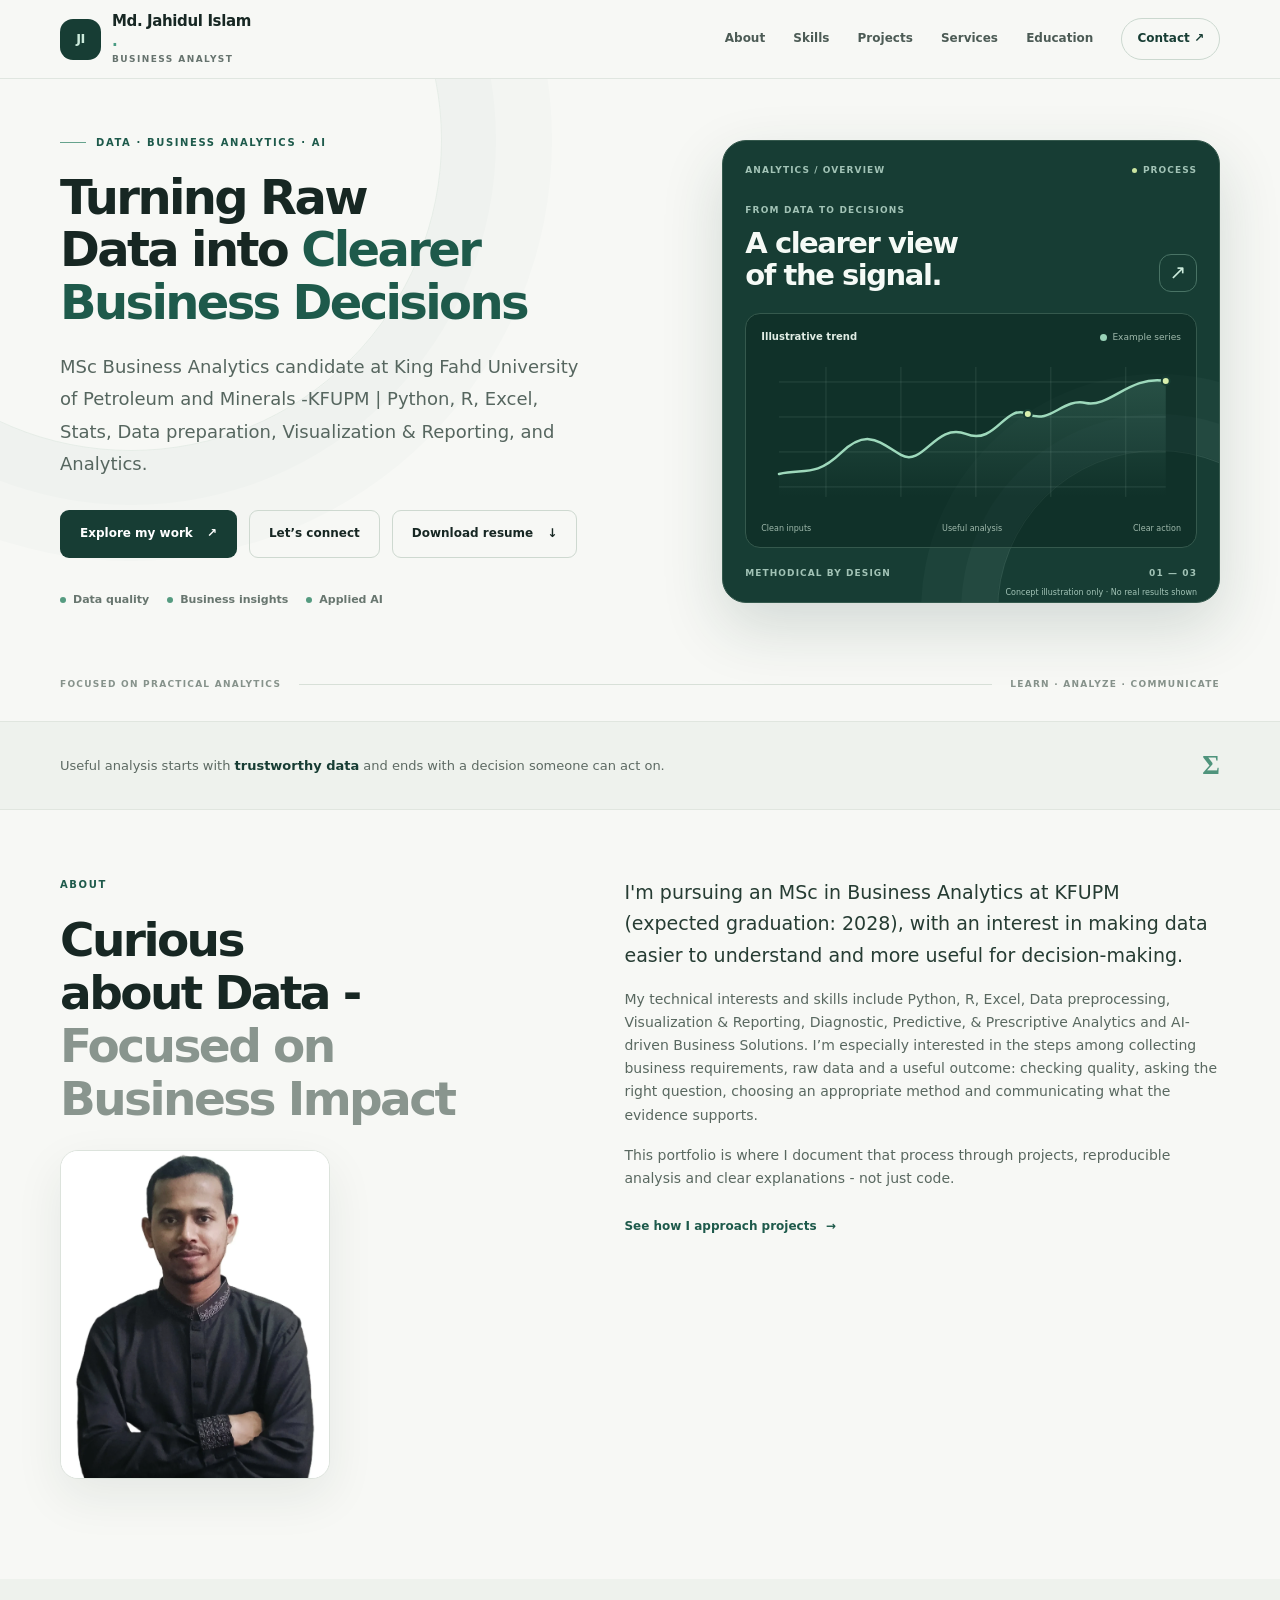
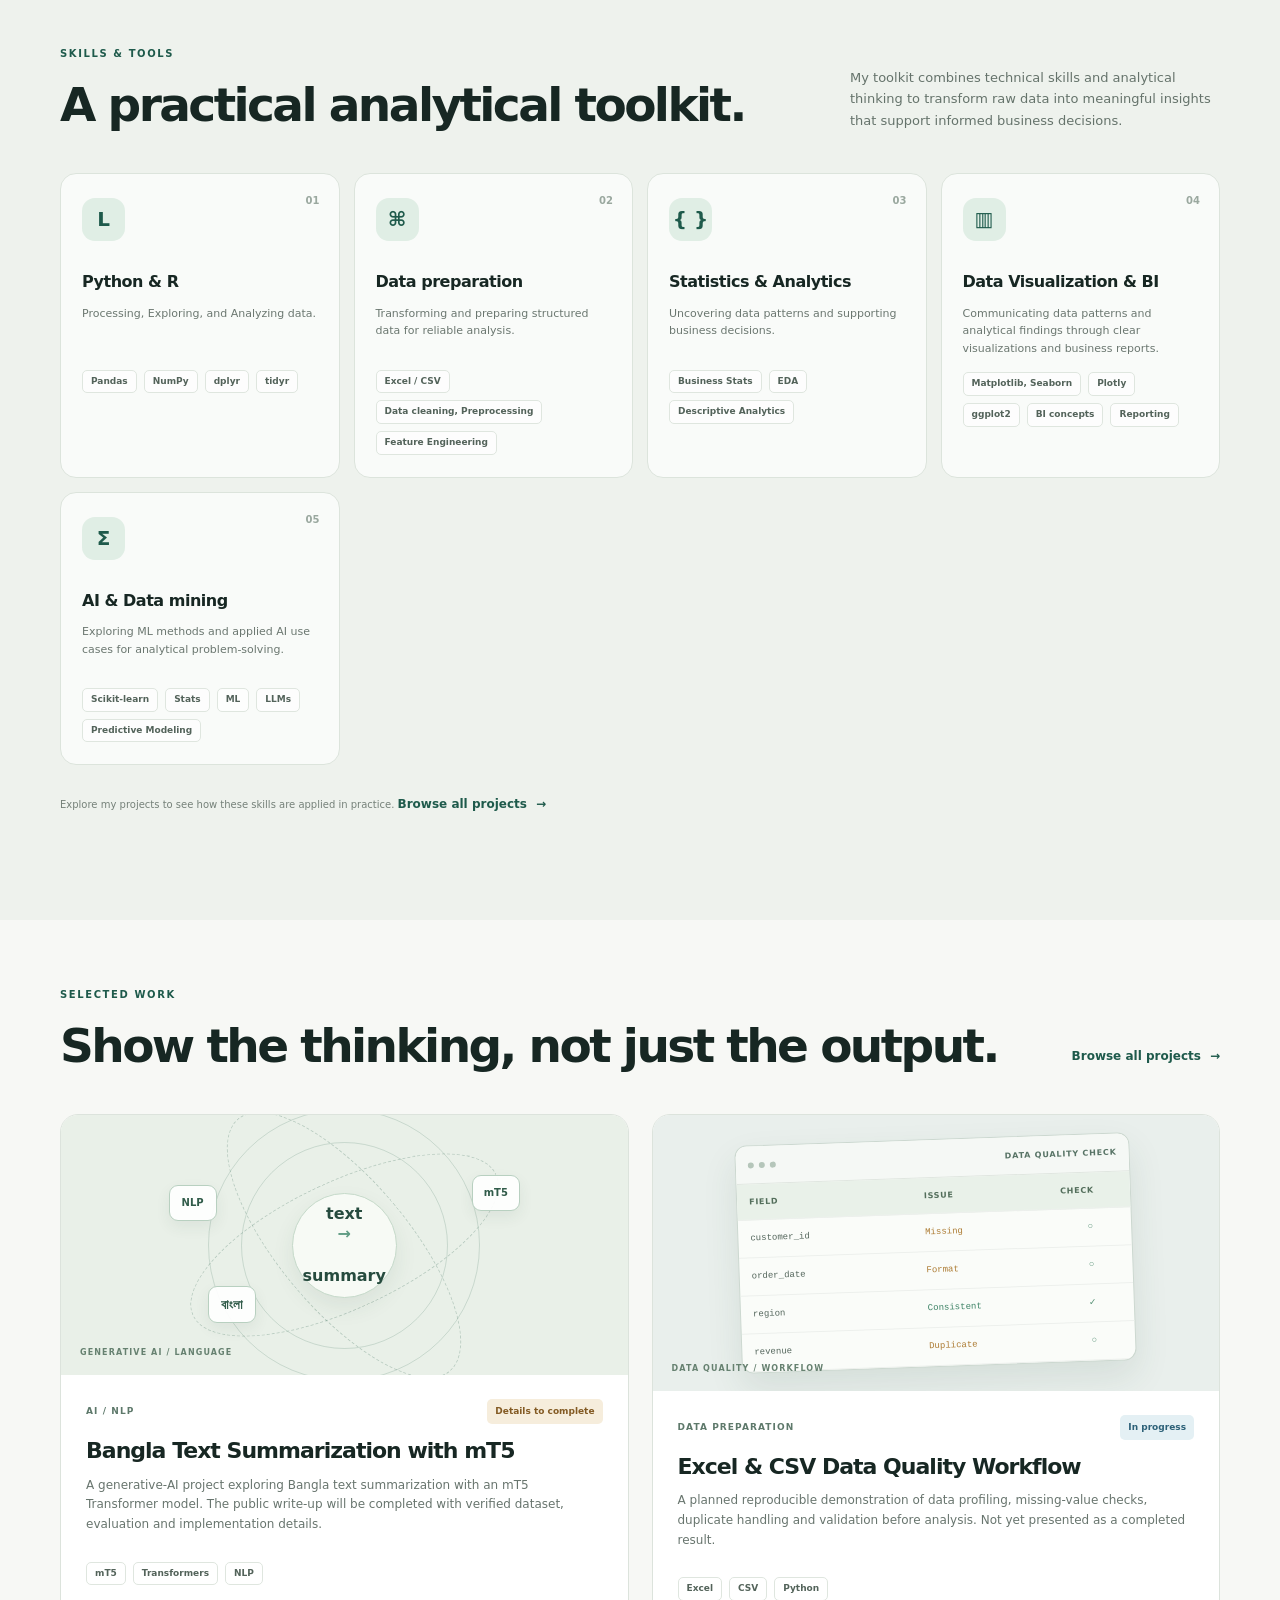
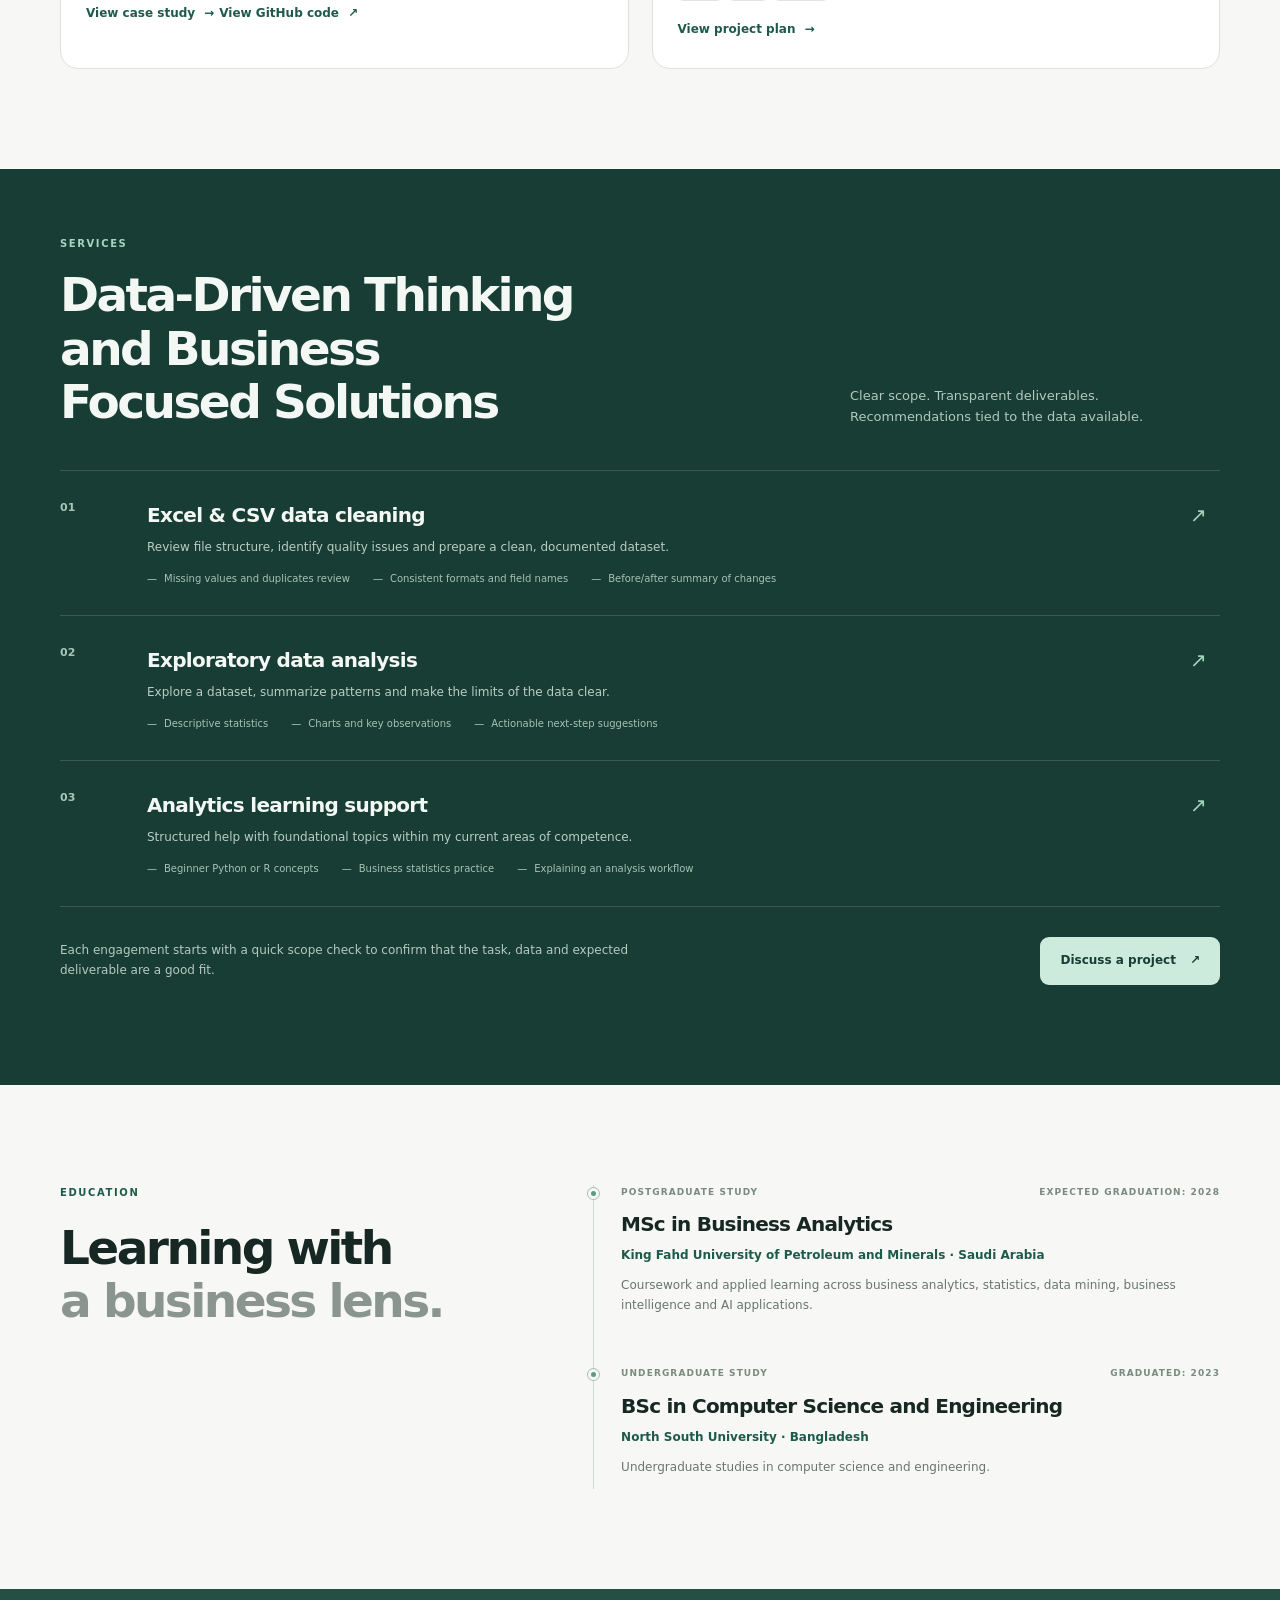
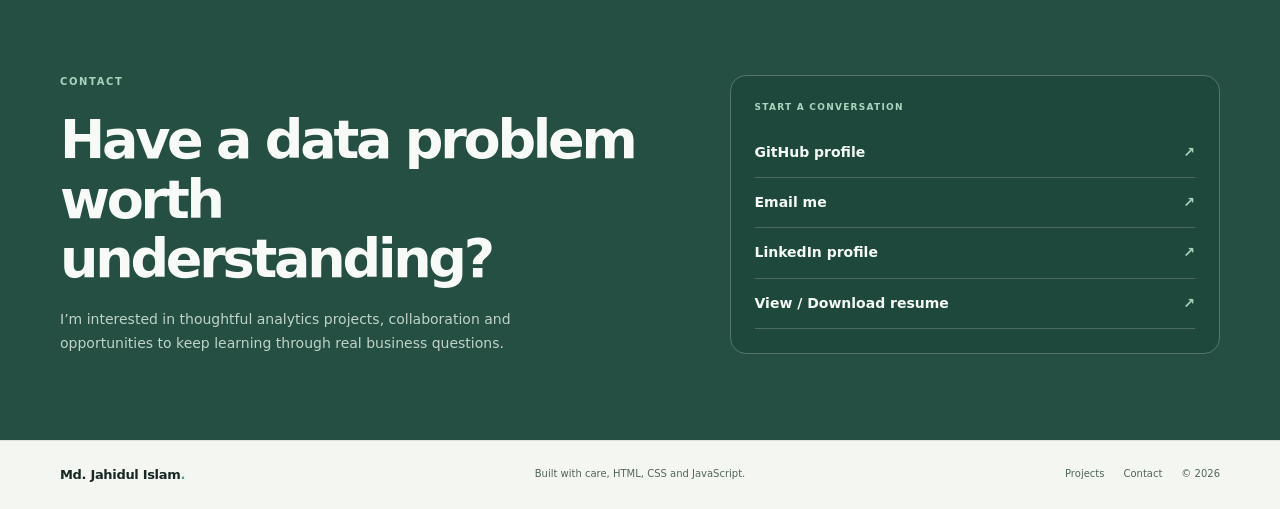
==== index.html @ a286f54f "Deploying a professional Business Analytics portfolio" ====
<!doctype html>
<html lang="en">
<head>
  <meta charset="utf-8">
  <meta name="viewport" content="width=device-width, initial-scale=1">
  <meta name="theme-color" content="#f7f8f5">
  <meta name="description" content="Md. Jahidul Islam's Business Analytics portfolio: data analysis, data preparation, business intelligence and AI/NLP projects.">
  <meta property="og:title" content="Md. Jahidul Islam | Business Analytics Portfolio">
  <meta property="og:description" content="Turning raw data into clearer analysis and practical business decisions.">
  <meta property="og:type" content="website">
  <meta property="og:url" content="https://mjahid183e.github.io/">
  <link rel="canonical" href="https://mjahid183e.github.io/">
  <title>Md. Jahidul Islam | Business Analytics Portfolio</title>
  <link rel="icon" type="image/svg+xml" href="favicon.svg">
  <link rel="stylesheet" href="assets/css/style.css">
  <script src="assets/js/main.js" defer></script>
</head>
<body>
  <a class="skip-link" href="#main">Skip to content</a>
  <header class="site-header">
    <div class="container nav-wrap">
      <a class="brand" href="index.html" aria-label="Md. Jahidul Islam home">
        <span class="brand-mark" aria-hidden="true">JI</span>
        <span class="brand-name">Md. Jahidul Islam<span class="brand-dot">.</span><small>BUSINESS ANALYST</small></span>
      </a>
      <button class="nav-toggle" type="button" aria-expanded="false" aria-controls="primary-nav" data-menu-toggle>
        <span class="sr-only">Toggle navigation</span><span class="menu-lines" aria-hidden="true"></span>
      </button>
      <nav class="site-nav" id="primary-nav" aria-label="Primary navigation" data-menu>
        <a href="#about">About</a>
        <a href="#skills">Skills</a>
        <a href="projects/index.html">Projects</a>
        <a href="#services">Services</a>
        <a href="#education">Education</a>
        <a class="nav-contact" href="#contact">Contact <span aria-hidden="true">↗</span></a>
      </nav>
    </div>
  </header>

  <main id="main">
    <section class="hero section-pad">
      <div class="container hero-grid">
        <div class="hero-copy">
          <p class="eyebrow"><span class="eyebrow-line"></span> DATA · BUSINESS ANALYTICS · AI</p>
          <h1>Turning Raw Data into <span class="text-accent">Clearer Business Decisions</span></h1>
          <p class="hero-lede">MSc Business Analytics candidate at King Fahd University of Petroleum and Minerals -KFUPM | Python, R, Excel, Stats, Data preparation, Visualization & Reporting, and Analytics.</p>
          <div class="hero-actions">
            <a class="button button-primary" href="projects/index.html">Explore my work <span aria-hidden="true">↗</span></a>
            <a class="button button-secondary" href="#contact">Let’s connect</a>
<a class="button button-secondary" href="assets/files/Md-Jahidul-Islam-Resume.pdf" download="Md-Jahidul-Islam-Resume.pdf" type="application/pdf">Download resume <span aria-hidden="true">↓</span></a>
          </div>
          <div class="hero-proof" aria-label="Focus areas">
            <span><i class="status-dot" aria-hidden="true"></i> Data quality</span>
            <span><i class="status-dot" aria-hidden="true"></i> Business insights</span>
            <span><i class="status-dot" aria-hidden="true"></i> Applied AI</span>
          </div>
        </div>
        <div class="hero-visual" aria-label="Illustrative data analysis graphic">
          <div class="visual-topline"><span class="visual-label">ANALYTICS / OVERVIEW</span><span class="visual-live"><span></span> PROCESS</span></div>
          <div class="visual-title-row"><div><p class="mini-label">FROM DATA TO DECISIONS</p><h2>A clearer view<br>of the signal.</h2></div><div class="visual-icon" aria-hidden="true">↗</div></div>
          <div class="chart-card">
            <div class="chart-header"><span>Illustrative trend</span><span class="chart-legend"><i></i> Example series</span></div>
            <svg class="line-chart" viewBox="0 0 420 170" role="img" aria-labelledby="chart-title chart-desc">
              <title id="chart-title">Illustrative upward-trending line</title><desc id="chart-desc">A conceptual chart used as decoration. It does not represent real project data.</desc>
              <defs><linearGradient id="areaFade" x1="0" x2="0" y1="0" y2="1"><stop offset="0%" stop-color="#68a995" stop-opacity=".24"/><stop offset="100%" stop-color="#68a995" stop-opacity="0"/></linearGradient></defs>
              <g class="chart-grid"><path d="M18 30H405M18 65H405M18 100H405M18 135H405"/><path d="M65 15V145M140 15V145M215 15V145M290 15V145M365 15V145"/></g>
              <path class="chart-area" d="M18 122 C42 116 54 126 80 101 S118 90 140 103 S175 70 205 82 S244 51 267 62 S301 46 325 51 S369 23 405 29 L405 145 L18 145Z"/>
              <path class="chart-line" d="M18 122 C42 116 54 126 80 101 S118 90 140 103 S175 70 205 82 S244 51 267 62 S301 46 325 51 S369 23 405 29"/>
              <circle class="chart-point" cx="267" cy="62" r="4"/><circle class="chart-point" cx="405" cy="29" r="4"/>
            </svg>
            <div class="chart-foot"><span>Clean inputs</span><span>Useful analysis</span><span>Clear action</span></div>
          </div>
          <div class="visual-bottom"><span>METHODICAL BY DESIGN</span><span>01 — 03</span></div>
          <p class="visual-disclaimer">Concept illustration only · No real results shown</p>
        </div>
      </div>
      <div class="container hero-bottom"><span>FOCUSED ON PRACTICAL ANALYTICS</span><span class="hero-bottom-rule"></span><span>LEARN · ANALYZE · COMMUNICATE</span></div>
    </section>

    <section class="intro-strip" aria-label="Professional focus">
      <div class="container intro-strip-inner"><p>Useful analysis starts with <strong>trustworthy data</strong> and ends with a decision someone can act on.</p><span class="strip-mark" aria-hidden="true">Σ</span></div>
    </section>

    <section class="section-pad" id="about">
      <div class="container two-column">
        <div class="section-heading">
          <p class="eyebrow">ABOUT</p>
          <h2>Curious about Data - <br><span class="text-muted">Focused on Business Impact</span></h2>
          <figure class="about-portrait">
            <img src="assets/images/profile.webp" alt="Portrait of Md. Jahidul Islam" width="650" height="792" loading="lazy" decoding="async">
          </figure>
        </div>
        <div class="section-body"><p class="body-lede">I'm pursuing an MSc in Business Analytics at KFUPM (expected graduation: 2028), with an interest in making data easier to understand and more useful for decision-making.</p><p>My technical interests and skills include Python, R, Excel, Data preprocessing, Visualization & Reporting, Diagnostic, Predictive, & Prescriptive Analytics and AI-driven Business Solutions. I’m especially interested in the steps among collecting business requirements, raw data and a useful outcome: checking quality, asking the right question, choosing an appropriate method and communicating what the evidence supports.</p><p>This portfolio is where I document that process through projects, reproducible analysis and clear explanations - not just code.</p><a class="text-link" href="projects/index.html">See how I approach projects <span aria-hidden="true">→</span></a></div>
      </div>
    </section>

    <section class="section-pad section-tint" id="skills">
      <div class="container">
        <div class="section-top"><div><p class="eyebrow">SKILLS & TOOLS</p><h2>A practical analytical toolkit.</h2></div><p class="section-intro">My toolkit combines technical skills and analytical thinking to transform raw data into meaningful insights that support informed business decisions.</p></div>
        <div class="skill-grid">
          <article class="skill-card"><span class="skill-index">01</span><div class="skill-icon" aria-hidden="true">L</div><h3>Python & R</h3><p>Processing, Exploring, and Analyzing data.</p><div class="tag-list"><span>Pandas</span><span>NumPy</span><span>dplyr</span><span>tidyr</span></div></article>
          <article class="skill-card"><span class="skill-index">02</span><div class="skill-icon" aria-hidden="true">⌘</div><h3>Data preparation</h3><p>Transforming and preparing structured data for reliable analysis.</p><div class="tag-list"><span>Excel / CSV</span><span>Data cleaning, Preprocessing</span><span>Feature Engineering</span></div></article>
          <article class="skill-card"><span class="skill-index">03</span><div class="skill-icon" aria-hidden="true">{ }</div><h3>Statistics & Analytics</h3><p>Uncovering data patterns and supporting business decisions.</p><div class="tag-list"><span>Business Stats</span><span>EDA</span><span>Descriptive Analytics</span></div></article>
          <article class="skill-card"><span class="skill-index">04</span><div class="skill-icon" aria-hidden="true">▥</div><h3>Data Visualization & BI</h3><p>Communicating data patterns and analytical findings through clear visualizations and business reports.</p><div class="tag-list"><span>Matplotlib, Seaborn</span><span>Plotly</span><span>ggplot2</span><span>BI concepts</span><span>Reporting</span></div></article>
          <article class="skill-card"><span class="skill-index">05</span><div class="skill-icon" aria-hidden="true">Σ</div><h3>AI & Data mining</h3><p>Exploring ML methods and applied AI use cases for analytical problem-solving.</p><div class="tag-list"><span>Scikit-learn</span><span>Stats</span><span>ML</span><span>LLMs</span><span>Predictive Modeling</span></div></article>
        </div>
        <p class="small-note">Explore my projects to see how these skills are applied in practice. <a class="text-link section-top-link" href="projects/index.html">Browse all projects <span aria-hidden="true">→</span></a></p>
      </div>
    </section>

    <section class="section-pad" id="featured-work">
      <div class="container">
        <div class="section-top"><div><p class="eyebrow">SELECTED WORK</p><h2>Show the thinking, not just the output.</h2></div><a class="text-link section-top-link" href="projects/index.html">Browse all projects <span aria-hidden="true">→</span></a></div>
        <div class="project-grid">
          <article class="project-card project-featured">
            <a class="project-art project-art-nlp" href="projects/bangla-text-summarization.html" aria-label="Read the Bangla text summarization case study"><div class="art-orbit orbit-one"></div><div class="art-orbit orbit-two"></div><div class="art-node node-one">NLP</div><div class="art-node node-two">mT5</div><div class="art-node node-three">বাংলা</div><div class="art-center">text<br><span>→</span><br>summary</div><span class="art-caption">GENERATIVE AI / LANGUAGE</span></a>
            <div class="project-card-body"><div class="project-meta"><span class="project-type">AI / NLP</span><span class="project-status status-review">Details to complete</span></div><h3><a href="projects/bangla-text-summarization.html">Bangla Text Summarization with mT5</a></h3><p>A generative-AI project exploring Bangla text summarization with an mT5 Transformer model. The public write-up will be completed with verified dataset, evaluation and implementation details.</p><div class="tag-list"><span>mT5</span><span>Transformers</span><span>NLP</span></div><a class="text-link" href="projects/bangla-text-summarization.html">View case study <span aria-hidden="true">→</span></a> <a class="text-link" href="https://github.com/mjahid183e/Bangla-Text-summarization-Model" target="_blank" rel="noopener noreferrer" aria-label="View Bangla Text Summarization source code on GitHub">View GitHub code <span aria-hidden="true">↗</span></a></div>
          </article>
          <article class="project-card">
            <a class="project-art project-art-data" href="projects/excel-csv-data-cleaning.html" aria-label="Read the Excel and CSV data cleaning project plan"><div class="sheet-window"><div class="sheet-head"><span></span><span></span><span></span><i>DATA QUALITY CHECK</i></div><div class="sheet-row sheet-row-head"><span>FIELD</span><span>ISSUE</span><span>CHECK</span></div><div class="sheet-row"><span>customer_id</span><span class="issue">Missing</span><span class="checkmark">○</span></div><div class="sheet-row"><span>order_date</span><span class="issue">Format</span><span class="checkmark">○</span></div><div class="sheet-row"><span>region</span><span class="ok">Consistent</span><span class="checkmark">✓</span></div><div class="sheet-row"><span>revenue</span><span class="issue">Duplicate</span><span class="checkmark">○</span></div></div><span class="art-caption">DATA QUALITY / WORKFLOW</span></a>
            <div class="project-card-body"><div class="project-meta"><span class="project-type">DATA PREPARATION</span><span class="project-status status-progress">In progress</span></div><h3><a href="projects/excel-csv-data-cleaning.html">Excel & CSV Data Quality Workflow</a></h3><p>A planned reproducible demonstration of data profiling, missing-value checks, duplicate handling and validation before analysis. Not yet presented as a completed result.</p><div class="tag-list"><span>Excel</span><span>CSV</span><span>Python</span></div><a class="text-link" href="projects/excel-csv-data-cleaning.html">View project plan <span aria-hidden="true">→</span></a></div>
          </article>
        </div>
      </div>
    </section>

    <section class="section-pad section-dark" id="services">
      <div class="container">
        <div class="section-top section-top-dark"><div><p class="eyebrow eyebrow-light">SERVICES</p><h2>Data-Driven Thinking and Business Focused Solutions</h2></div><p class="section-intro">Clear scope. Transparent deliverables. Recommendations tied to the data available.</p></div>
        <div class="service-grid">
          <article class="service-card"><span class="service-number">01</span><div><h3>Excel & CSV data cleaning</h3><p>Review file structure, identify quality issues and prepare a clean, documented dataset.</p><ul><li>Missing values and duplicates review</li><li>Consistent formats and field names</li><li>Before/after summary of changes</li></ul></div><span class="service-arrow" aria-hidden="true">↗</span></article>
          <article class="service-card"><span class="service-number">02</span><div><h3>Exploratory data analysis</h3><p>Explore a dataset, summarize patterns and make the limits of the data clear.</p><ul><li>Descriptive statistics</li><li>Charts and key observations</li><li>Actionable next-step suggestions</li></ul></div><span class="service-arrow" aria-hidden="true">↗</span></article>
          <article class="service-card"><span class="service-number">03</span><div><h3>Analytics learning support</h3><p>Structured help with foundational topics within my current areas of competence.</p><ul><li>Beginner Python or R concepts</li><li>Business statistics practice</li><li>Explaining an analysis workflow</li></ul></div><span class="service-arrow" aria-hidden="true">↗</span></article>
        </div>
        <div class="service-foot"><p>Each engagement starts with a quick scope check to confirm that the task, data and expected deliverable are a good fit.</p><a class="button button-light" href="#contact">Discuss a project <span aria-hidden="true">↗</span></a></div>
      </div>
    </section>

    <section class="section-pad" id="education">
      <div class="container two-column education-layout">
        <div class="section-heading"><p class="eyebrow">EDUCATION</p><h2>Learning with<br><span class="text-muted">a business lens.</span></h2></div>
        <div class="timeline">
          <article class="timeline-item"><span class="timeline-marker"></span><div class="timeline-meta"><span>POSTGRADUATE STUDY</span><span>EXPECTED GRADUATION: 2028</span></div><h3>MSc in Business Analytics</h3><p class="timeline-org">King Fahd University of Petroleum and Minerals <span aria-hidden="true">·</span> Saudi Arabia</p><p>Coursework and applied learning across business analytics, statistics, data mining, business intelligence and AI applications.</p></article>
          <article class="timeline-item">
            <span class="timeline-marker"></span>
            <div class="timeline-meta"><span>UNDERGRADUATE STUDY</span><span>GRADUATED: 2023</span></div>
            <h3>BSc in Computer Science and Engineering</h3>
            <p class="timeline-org">North South University <span aria-hidden="true">·</span> Bangladesh</p>
            <p>Undergraduate studies in computer science and engineering.</p>
          </article>
        </div>
      </div>
    </section>

    <section class="contact-section" id="contact">
      <div class="container contact-grid"><div><p class="eyebrow eyebrow-light">CONTACT</p><h2>Have a data problem<br>worth understanding?</h2><p class="contact-lede">I’m interested in thoughtful analytics projects, collaboration and opportunities to keep learning through real business questions.</p></div><div class="contact-panel">
          <span class="contact-panel-label">START A CONVERSATION</span>
          <a class="contact-link" href="https://github.com/mjahid183e" target="_blank" rel="noopener noreferrer">GitHub profile <span aria-hidden="true">↗</span></a>
          <a class="contact-link" href="https://mail.google.com/mail/?view=cm&amp;fs=1&amp;to=mjahid183.e%40gmail.com" target="_blank" rel="noopener noreferrer" aria-label="Email me using Gmail (opens Gmail compose in a new tab)">Email me <span aria-hidden="true">↗</span></a>
          <a class="contact-link" href="https://www.linkedin.com/in/mjahidulislam01" target="_blank" rel="noopener noreferrer">LinkedIn profile <span aria-hidden="true">↗</span></a>
          <a class="contact-link" href="assets/files/Md-Jahidul-Islam-Resume.pdf" target="_blank" rel="noopener noreferrer" type="application/pdf">View / Download resume <span aria-hidden="true">↗</span></a>
        </div></div>
    </section>
  </main>

  <footer class="site-footer"><div class="container footer-inner"><a class="footer-brand" href="index.html">Md. Jahidul Islam<span>.</span></a><p>Built with care, HTML, CSS and JavaScript.</p><div class="footer-right"><a href="projects/index.html">Projects</a><a href="#contact">Contact</a><span>© <span data-year>2026</span></span></div></div></footer>
</body>
</html>
---- assets/css/style.css ----
/* Jahidul Islam — Business Analytics Portfolio
   Design system: warm off-white, deep forest/navy, restrained mint accents. */
:root {
  color-scheme: light;
  --paper: #f7f8f5;
  --paper-deep: #edf1ec;
  --surface: #ffffff;
  --ink: #172723;
  --ink-soft: #334640;
  --muted: #66736e;
  --line: #dce3dc;
  --green: #1e5a4b;
  --green-dark: #173d34;
  --mint: #b9dfcf;
  --mint-bright: #ccebdc;
  --lime: #e0e9b2;
  --warning: #835a23;
  --warning-bg: #f6eddc;
  --progress: #2d6178;
  --progress-bg: #e4f0f4;
  --shadow: 0 18px 48px rgba(29, 52, 43, .08);
  --radius-sm: 10px;
  --radius: 18px;
  --radius-lg: 26px;
  --container: 1160px;
  --font: Inter, ui-sans-serif, system-ui, -apple-system, BlinkMacSystemFont, "Segoe UI", sans-serif;
}
* { box-sizing: border-box; }
html { scroll-behavior: smooth; scroll-padding-top: 90px; }
body { margin: 0; background: var(--paper); color: var(--ink); font-family: var(--font); font-size: 16px; line-height: 1.65; -webkit-font-smoothing: antialiased; text-rendering: optimizeLegibility; }
img, svg { max-width: 100%; }
a { color: inherit; text-decoration: none; }
button, input, textarea, select { font: inherit; }
button, a { -webkit-tap-highlight-color: transparent; }
a:focus-visible, button:focus-visible { outline: 3px solid #4d9b84; outline-offset: 4px; border-radius: 4px; }
::selection { color: var(--ink); background: var(--mint-bright); }
.container { width: min(var(--container), calc(100% - 48px)); margin-inline: auto; }
.section-pad { padding-block: 100px; }
.sr-only { position: absolute; width: 1px; height: 1px; padding: 0; margin: -1px; overflow: hidden; clip: rect(0, 0, 0, 0); white-space: nowrap; border: 0; }
.skip-link { position: fixed; z-index: 1000; top: 12px; left: 12px; padding: 10px 14px; transform: translateY(-160%); border-radius: 8px; color: white; background: var(--green-dark); }
.skip-link:focus { transform: translateY(0); }
.site-header { position: sticky; z-index: 100; top: 0; border-bottom: 1px solid rgba(220, 227, 220, .86); background: rgba(247, 248, 245, .92); backdrop-filter: blur(16px); }
.nav-wrap { min-height: 78px; display: flex; align-items: center; justify-content: space-between; gap: 28px; }
.brand { display: inline-flex; align-items: center; gap: 11px; flex-shrink: 0; }
.brand-mark { display: grid; width: 41px; height: 41px; place-items: center; border-radius: 13px; background: var(--green-dark); color: var(--mint-bright); font-size: 13px; font-weight: 800; letter-spacing: -.04em; }
.brand-name { display: flex; flex-direction: column; font-size: 15px; font-weight: 760; line-height: 1.3; letter-spacing: -.025em; }
.brand-dot, .footer-brand span { color: #4a9c83; }
.brand-name small { margin-top: 3px; color: var(--muted); font-size: 9px; font-weight: 750; letter-spacing: .16em; }
.site-nav { display: flex; align-items: center; gap: clamp(15px, 2.2vw, 29px); }
.site-nav > a { color: #4c5b55; font-size: 12px; font-weight: 650; transition: color .18s ease; }
.site-nav > a:hover, .site-nav > a[aria-current="page"] { color: var(--green); }
.site-nav .nav-contact { padding: 10px 15px; border: 1px solid #cbd8cf; border-radius: 999px; color: var(--green-dark); }
.site-nav .nav-contact:hover { background: var(--mint-bright); border-color: var(--mint-bright); }
.nav-toggle { display: none; width: 44px; height: 42px; place-items: center; border: 1px solid var(--line); border-radius: 10px; background: transparent; color: var(--ink); cursor: pointer; }
.menu-lines, .menu-lines::before, .menu-lines::after { display: block; width: 18px; height: 2px; border-radius: 2px; background: currentColor; content: ""; }
.menu-lines { position: relative; }
.menu-lines::before { position: absolute; top: -6px; }
.menu-lines::after { position: absolute; top: 6px; }
.hero { position: relative; overflow: hidden; padding-top: 84px; padding-bottom: 30px; }
.hero::before { position: absolute; top: -250px; left: -180px; width: 620px; height: 620px; border: 1px solid rgba(82, 135, 111, .1); border-radius: 50%; box-shadow: 0 0 0 54px rgba(82, 135, 111, .025), 0 0 0 110px rgba(82, 135, 111, .025); content: ""; pointer-events: none; }
.hero-grid { position: relative; display: grid; grid-template-columns: minmax(0, 1.07fr) minmax(360px, .93fr); align-items: center; gap: clamp(48px, 7vw, 100px); }
.eyebrow { display: flex; align-items: center; gap: 10px; margin: 0 0 21px; color: var(--green); font-size: 10px; font-weight: 800; letter-spacing: .16em; line-height: 1.5; }
.eyebrow-line { width: 26px; height: 1px; background: #66a38d; }
h1, h2, h3, p { margin-top: 0; }
h1, h2, h3 { text-wrap: balance; }
.hero h1 { max-width: 680px; margin-bottom: 23px; font-size: clamp(44px, 5.5vw, 72px); font-weight: 720; letter-spacing: -.065em; line-height: 1.035; }
.text-accent { color: var(--green); }
.text-muted { color: #89958e; }
.hero-lede { max-width: 535px; margin-bottom: 29px; color: #56665f; font-size: clamp(16px, 1.5vw, 18px); line-height: 1.8; }
.hero-actions { display: flex; flex-wrap: wrap; gap: 12px; }
.button { display: inline-flex; min-height: 48px; align-items: center; justify-content: center; gap: 14px; padding: 12px 19px; border: 1px solid transparent; border-radius: 9px; font-size: 12px; font-weight: 750; transition: transform .18s ease, background .18s ease, border-color .18s ease; cursor: pointer; }
.button:hover { transform: translateY(-2px); }
.button-primary { background: var(--green-dark); color: white; }
.button-primary:hover { background: #255f4e; }
.button-secondary { border-color: #ced9d0; background: transparent; color: var(--ink); }
.button-secondary:hover { border-color: #92b5a4; background: #f0f5f0; }
.button-light { background: var(--mint-bright); color: var(--green-dark); }
.button-light:hover { background: #d9f0e4; }
.hero-proof { display: flex; flex-wrap: wrap; gap: 18px; margin-top: 33px; color: #68766f; font-size: 11px; font-weight: 650; }
.hero-proof span { display: inline-flex; align-items: center; gap: 7px; }
.status-dot { width: 6px; height: 6px; border-radius: 50%; background: #559b80; }
.hero-visual { position: relative; min-height: 405px; overflow: hidden; padding: 22px; border: 1px solid #35594d; border-radius: 24px; background: #173d34; color: #f4f8f4; box-shadow: 0 24px 62px rgba(23, 61, 52, .16); }
.hero-visual::before { position: absolute; right: -100px; bottom: -170px; width: 320px; height: 320px; border: 1px solid rgba(185, 223, 207, .15); border-radius: 50%; box-shadow: 0 0 0 36px rgba(185, 223, 207, .035), 0 0 0 76px rgba(185, 223, 207, .035); content: ""; }
.visual-topline, .visual-bottom { position: relative; display: flex; align-items: center; justify-content: space-between; gap: 12px; color: #a2c3b6; font-size: 9px; font-weight: 750; letter-spacing: .12em; }
.visual-live { display: inline-flex; align-items: center; gap: 6px; }
.visual-live span { width: 5px; height: 5px; border-radius: 50%; background: #cbe5a1; }
.visual-title-row { position: relative; display: flex; align-items: end; justify-content: space-between; margin-top: 25px; }
.mini-label { margin-bottom: 9px; color: #a2c3b6; font-size: 9px; font-weight: 750; letter-spacing: .13em; }
.visual-title-row h2 { margin-bottom: 0; color: #f5faf6; font-size: 29px; font-weight: 620; letter-spacing: -.05em; line-height: 1.12; }
.visual-icon { display: grid; width: 38px; height: 38px; place-items: center; border: 1px solid #497365; border-radius: 12px; color: var(--mint-bright); font-size: 20px; }
.chart-card { position: relative; margin-top: 21px; padding: 15px 15px 11px; border: 1px solid #35594d; border-radius: 15px; background: rgba(10, 37, 30, .48); }
.chart-header { display: flex; justify-content: space-between; gap: 10px; color: #e0ece4; font-size: 10px; font-weight: 700; }
.chart-legend { display: inline-flex; align-items: center; gap: 5px; color: #9fb9ac; font-size: 9px; font-weight: 500; }
.chart-legend i { width: 7px; height: 7px; border-radius: 50%; background: #99d3b8; }
.line-chart { display: block; width: 100%; margin-top: 7px; overflow: visible; }
.chart-grid path { stroke: rgba(199, 227, 211, .13); stroke-width: 1; fill: none; }
.chart-area { fill: url(#areaFade); }
.chart-line { fill: none; stroke: #9ed9bc; stroke-width: 2.5; stroke-linecap: round; }
.chart-point { fill: #d9efad; stroke: #173d34; stroke-width: 2; }
.chart-foot { display: flex; justify-content: space-between; gap: 7px; color: #9fb9ac; font-size: 8px; }
.visual-bottom { margin-top: 18px; }
.visual-disclaimer { position: absolute; right: 22px; bottom: 3px; margin: 0; color: #a2c3b6; font-size: 8px; }
.hero-bottom { display: flex; align-items: center; gap: 18px; margin-top: 68px; color: #86928b; font-size: 9px; font-weight: 750; letter-spacing: .14em; }
.hero-bottom-rule { height: 1px; flex: 1; background: #d8e0d8; }
.intro-strip { border-block: 1px solid #e0e6df; background: #eef2ed; }
.intro-strip-inner { display: flex; align-items: center; justify-content: space-between; gap: 25px; padding-block: 21px; }
.intro-strip p { margin: 0; color: #5d6a63; font-size: 13px; }
.intro-strip strong { color: var(--green-dark); }
.strip-mark { color: #4f947c; font-size: 27px; }
.two-column { display: grid; grid-template-columns: .86fr 1.14fr; gap: clamp(45px, 9vw, 130px); }
.section-heading h2, .section-top h2 { margin: 0; font-size: clamp(32px, 4vw, 47px); font-weight: 680; letter-spacing: -.055em; line-height: 1.13; }
/* Personal portrait: a quiet complement to the existing editorial About layout. */
.about-portrait { width: min(100%, 252px); margin: 32px 0 0; overflow: hidden; border: 1px solid var(--line); border-radius: 18px; background: #fff; box-shadow: var(--shadow); }
.about-portrait img { display: block; width: 100%; height: auto; aspect-ratio: 650 / 792; object-fit: cover; object-position: center top; }
.section-body { max-width: 650px; color: #596860; font-size: 14px; }
.section-body p { margin-bottom: 17px; }
.body-lede { color: #263c33; font-size: 19px; line-height: 1.65; }
.text-link { display: inline-flex; align-items: center; gap: 9px; margin-top: 10px; color: var(--green); font-size: 12px; font-weight: 800; }
.text-link span { transition: transform .18s ease; }
.text-link:hover span { transform: translateX(4px); }
.section-tint { background: #eef2ed; }
.section-top { display: flex; align-items: end; justify-content: space-between; gap: 40px; margin-bottom: 42px; }
.section-top .eyebrow { margin-bottom: 17px; }
.section-intro { max-width: 370px; margin: 0; color: #65736b; font-size: 13px; }
.skill-grid { display: grid; grid-template-columns: repeat(4, minmax(0, 1fr)); gap: 14px; }
.skill-card { position: relative; min-height: 255px; padding: 24px 21px 22px; border: 1px solid #dce4dc; border-radius: 16px; background: rgba(255,255,255,.69); transition: transform .2s ease, box-shadow .2s ease; }
.skill-card:hover { transform: translateY(-4px); box-shadow: var(--shadow); }
.skill-index { position: absolute; top: 19px; right: 19px; color: #9aa89f; font-size: 10px; font-weight: 750; }
.skill-icon { display: grid; width: 43px; height: 43px; margin-bottom: 28px; place-items: center; border-radius: 13px; background: #e0eee5; color: var(--green); font-size: 20px; font-weight: 750; }
.skill-card h3 { margin-bottom: 9px; font-size: 16px; font-weight: 730; letter-spacing: -.03em; }
.skill-card p { min-height: 50px; margin-bottom: 15px; color: #6b7770; font-size: 11px; line-height: 1.6; }
.tag-list { display: flex; flex-wrap: wrap; gap: 7px; }
.tag-list span { display: inline-flex; align-items: center; padding: 5px 8px; border: 1px solid #dfe6df; border-radius: 5px; background: rgba(255,255,255,.65); color: #53635a; font-size: 9px; font-weight: 700; line-height: 1.3; }
.small-note { margin: 20px 0 0; color: #758179; font-size: 10px; }
.section-top-link { margin-bottom: 5px; flex-shrink: 0; }
.project-grid { display: grid; grid-template-columns: repeat(2, minmax(0, 1fr)); gap: 23px; }
.project-card { overflow: hidden; border: 1px solid var(--line); border-radius: 18px; background: var(--surface); transition: transform .2s ease, box-shadow .2s ease; }
.project-card:hover { transform: translateY(-4px); box-shadow: var(--shadow); }
.project-art { position: relative; display: flex; min-height: 260px; align-items: center; justify-content: center; overflow: hidden; }
.project-art-nlp { background: #e9f0e8; }
.project-art-nlp::before, .project-art-nlp::after { position: absolute; border: 1px solid rgba(39, 94, 74, .17); border-radius: 50%; content: ""; }
.project-art-nlp::before { width: 270px; height: 270px; }
.project-art-nlp::after { width: 205px; height: 205px; }
.art-orbit { position: absolute; border: 1px dashed rgba(39, 94, 74, .24); border-radius: 50%; }
.orbit-one { width: 335px; height: 128px; transform: rotate(-25deg); }
.orbit-two { width: 330px; height: 130px; transform: rotate(50deg); }
.art-center { z-index: 1; display: grid; width: 105px; height: 105px; align-content: center; justify-content: center; border: 1px solid #c5d9c9; border-radius: 50%; background: #f7faf5; color: #264b3e; font-size: 16px; font-weight: 760; line-height: 1.3; text-align: center; box-shadow: 0 10px 22px rgba(36, 77, 57, .08); }
.art-center span { color: #5e9b82; }
.art-node { position: absolute; z-index: 2; display: grid; min-width: 48px; min-height: 36px; padding: 7px 11px; place-items: center; border: 1px solid #b8d0c0; border-radius: 9px; background: rgba(255,255,255,.92); color: #315c4a; font-size: 10px; font-weight: 800; box-shadow: 0 6px 15px rgba(36,77,57,.07); }
.node-one { top: 27%; left: 19%; }.node-two { top: 23%; right: 19%; }.node-three { bottom: 20%; left: 26%; font-size: 13px; }
.art-caption { position: absolute; bottom: 16px; left: 19px; color: #668170; font-size: 8px; font-weight: 800; letter-spacing: .14em; }
.project-art-data { padding: 24px; background: #e9efec; }
.sheet-window { width: min(92%, 395px); overflow: hidden; border: 1px solid #ccd8d0; border-radius: 12px; background: #fafcf9; box-shadow: 0 16px 35px rgba(36,77,57,.1); transform: rotate(-2deg); }
.sheet-head { display: flex; align-items: center; gap: 5px; padding: 12px; border-bottom: 1px solid #e0e6e0; background: #f5f8f5; }
.sheet-head span { width: 6px; height: 6px; border-radius: 50%; background: #b5c6ba; }
.sheet-head i { margin-left: auto; color: #577365; font-size: 8px; font-style: normal; font-weight: 800; letter-spacing: .1em; }
.sheet-row { display: grid; grid-template-columns: 1.3fr 1fr .45fr; gap: 8px; padding: 11px 12px; border-bottom: 1px solid #edf0ed; color: #54665c; font-family: ui-monospace, SFMono-Regular, Consolas, monospace; font-size: 9px; }
.sheet-row-head { background: #e9f1e9; color: #536e5b; font-family: var(--font); font-size: 8px; font-weight: 800; letter-spacing: .09em; }
.issue { color: #ad7c34; }.ok { color: #3c8265; }.checkmark { color: #548f74; text-align: center; }
.project-card-body { padding: 24px 25px 27px; }
.project-meta { display: flex; flex-wrap: wrap; align-items: center; justify-content: space-between; gap: 9px; margin-bottom: 13px; }
.project-type { color: #5e796b; font-size: 9px; font-weight: 850; letter-spacing: .12em; }
.project-status { display: inline-flex; align-items: center; padding: 5px 8px; border-radius: 5px; font-size: 9px; font-weight: 750; }
.status-review { background: var(--warning-bg); color: var(--warning); }
.status-progress { background: var(--progress-bg); color: var(--progress); }
.project-card h3, .project-title { margin-bottom: 11px; font-size: 22px; font-weight: 730; letter-spacing: -.045em; line-height: 1.25; }
.project-card h3 a:hover, .project-title a:hover { color: var(--green); }
.project-card-body > p { min-height: 68px; margin-bottom: 18px; color: #68756e; font-size: 12px; }
.project-card-body .tag-list { margin-bottom: 9px; }
.section-dark { background: var(--green-dark); color: #f4f8f4; }
.section-dark .eyebrow-light, .eyebrow-light { color: #a6d5bd; }
.section-top-dark .section-intro { color: #b3c8bd; }
.section-dark .section-top h2 { max-width: 600px; color: #f4f8f4; }
.service-grid { border-top: 1px solid #3a5c50; }
.service-card { display: grid; grid-template-columns: 65px 1fr 30px; gap: 22px; padding: 28px 0; border-bottom: 1px solid #3a5c50; }
.service-number { color: #a4c8b6; font-size: 11px; font-weight: 800; }
.service-card h3 { margin-bottom: 6px; color: #f3f8f4; font-size: 20px; letter-spacing: -.035em; }
.service-card p { max-width: 650px; margin-bottom: 13px; color: #bbcdc3; font-size: 12px; }
.service-card ul { display: flex; flex-wrap: wrap; gap: 7px 23px; margin: 0; padding: 0; list-style: none; color: #a9c1b5; font-size: 10px; }
.service-card li::before { margin-right: 7px; color: #a6d5bd; content: "—"; }
.service-arrow { color: #a6d5bd; font-size: 20px; }
.service-foot { display: flex; align-items: center; justify-content: space-between; gap: 24px; margin-top: 30px; }
.service-foot p { max-width: 600px; margin: 0; color: #b6c9bf; font-size: 12px; }
.education-layout { grid-template-columns: .8fr 1.2fr; }
.timeline { border-left: 1px solid #d0dbd2; padding-left: 27px; }
.timeline-item { position: relative; padding: 0 0 38px; }
.timeline-item:last-child { padding-bottom: 0; }
.timeline-marker { position: absolute; top: 3px; left: -33px; width: 11px; height: 11px; border: 3px solid var(--paper); border-radius: 50%; background: #5b9c80; box-shadow: 0 0 0 1px #a6c2b1; }
.timeline-meta { display: flex; flex-wrap: wrap; gap: 10px; justify-content: space-between; margin-bottom: 9px; color: #7a8a80; font-size: 9px; font-weight: 800; letter-spacing: .12em; }
.timeline-item h3 { margin-bottom: 5px; font-size: 20px; letter-spacing: -.04em; }
.timeline-org { margin-bottom: 10px; color: var(--green); font-size: 12px; font-weight: 700; }
.timeline-item > p:not(.timeline-org) { color: #68756d; font-size: 12px; }
.contact-section { padding-block: 85px; background: #254f43; color: #f7faf7; }
.contact-grid { display: grid; grid-template-columns: 1.1fr .9fr; align-items: center; gap: 70px; }
.contact-section h2 { margin-bottom: 20px; font-size: clamp(36px, 4.5vw, 54px); font-weight: 670; letter-spacing: -.06em; line-height: 1.1; }
.contact-lede { max-width: 500px; margin-bottom: 0; color: #c0d3c8; font-size: 14px; }
.contact-panel { padding: 24px; border: 1px solid #557569; border-radius: 16px; background: rgba(19, 56, 45, .32); }
.contact-panel-label { display: block; margin-bottom: 13px; color: #aad6bf; font-size: 9px; font-weight: 850; letter-spacing: .14em; }
.contact-link { display: flex; align-items: center; justify-content: space-between; padding: 13px 0; border-bottom: 1px solid #4c6b5e; color: #f5faf6; font-size: 14px; font-weight: 700; }
.contact-link span { color: #a6d5bd; }
.contact-placeholder { padding-top: 15px; }
.contact-placeholder strong { color: #f3faf4; font-size: 12px; }
.contact-placeholder p { margin: 3px 0 0; color: #b9cdc1; font-size: 10px; }
.site-footer { border-top: 1px solid #dbe3dc; background: #f4f6f2; }
.footer-inner { display: grid; grid-template-columns: minmax(0, 1fr) auto minmax(0, 1fr); min-height: 86px; align-items: center; gap: 24px; }
.footer-brand { font-size: 13px; font-weight: 800; letter-spacing: -.025em; }
.footer-inner > p { margin: 0; color: #819087; font-size: 10px; }
.footer-right { display: flex; align-items: center; justify-self: end; gap: 19px; color: #77857c; font-size: 10px; }
.footer-right a:hover { color: var(--green); }
.page-hero { padding-top: 62px; padding-bottom: 42px; background: #eef2ed; }
.back-link { display: inline-flex; margin-bottom: 28px; color: #5e7165; font-size: 11px; font-weight: 750; }
.back-link:hover { color: var(--green); }
.page-hero h1, .case-hero h1 { max-width: 800px; margin-bottom: 20px; font-size: clamp(42px, 6vw, 70px); font-weight: 690; letter-spacing: -.065em; line-height: 1.04; }
.page-lede { max-width: 690px; margin-bottom: 28px; color: #5b6a61; font-size: 16px; line-height: 1.8; }
.filter-row { display: flex; flex-wrap: wrap; gap: 8px; margin-top: 35px; }
.filter-button { padding: 10px 14px; border: 1px solid #cbd8ce; border-radius: 999px; background: transparent; color: #566a5d; font-size: 11px; font-weight: 750; cursor: pointer; }
.filter-button:hover, .filter-button.is-active { border-color: var(--green-dark); background: var(--green-dark); color: white; }
.projects-list-section { padding-top: 54px; }
.project-grid-list { align-items: start; }
.project-grid-list .project-card[hidden] { display: none; }
.project-note { display: flex; align-items: start; gap: 13px; margin-top: 34px; padding: 17px 20px; border: 1px solid #dae5dc; border-radius: 12px; background: #f0f5f0; }
.note-icon { display: grid; width: 22px; height: 22px; flex-shrink: 0; place-items: center; border-radius: 50%; background: #dcebe0; color: var(--green); font-size: 12px; font-weight: 800; }
.project-note p { margin: 0; color: #69776e; font-size: 11px; }
.project-note strong { color: #2f493a; }
.case-hero { padding-top: 48px; padding-bottom: 60px; background: #eef2ed; }
.case-hero-inner { max-width: 920px; }
.case-hero .project-meta { justify-content: start; gap: 12px; margin-bottom: 18px; }
.case-hero h1 { max-width: 900px; }
.case-hero .page-lede { max-width: 760px; }
.case-art { display: flex; min-height: 210px; align-items: center; justify-content: space-around; gap: 25px; margin-top: 39px; padding: 28px; border: 1px solid #cedcd0; border-radius: 18px; background: linear-gradient(110deg, #e0ebe1, #f8faf6); }
.case-art-copy { color: var(--green-dark); }
.case-art-copy .mini-label { color: #668372; }
.text-sample { font-size: 24px; font-weight: 750; letter-spacing: -.04em; line-height: 1.4; }
.text-sample span { color: #67a78b; }
.case-art-copy > p { margin: 9px 0 0; color: #75877b; font-size: 10px; }
.case-art-model { display: flex; align-items: center; gap: 12px; padding: 14px; border: 1px solid #b9cec0; border-radius: 13px; background: white; color: #5a7564; font-size: 9px; font-weight: 800; letter-spacing: .09em; }
.case-art-model b { display: grid; width: 62px; height: 62px; place-items: center; border-radius: 50%; background: #214c3e; color: #d0ead7; font-size: 16px; letter-spacing: -.04em; }
.case-art-model i { width: 19px; height: 1px; background: #97b7a1; }
.case-layout { display: grid; grid-template-columns: 270px minmax(0, 1fr); align-items: start; gap: 65px; }
.case-sidebar { position: sticky; top: 105px; }
.sidebar-block { padding: 20px 0; border-bottom: 1px solid #dbe3db; }
.sidebar-block:first-child { padding-top: 0; }
.sidebar-label { display: block; margin-bottom: 14px; color: #6e8175; font-size: 9px; font-weight: 850; letter-spacing: .14em; }
.snapshot-list { margin: 0; }
.snapshot-list div { margin-bottom: 14px; }
.snapshot-list dt { margin-bottom: 2px; color: #8a968e; font-size: 10px; }
.snapshot-list dd { margin: 0; color: #3b5144; font-size: 11px; font-weight: 650; line-height: 1.5; overflow-wrap: anywhere; }
.case-content { min-width: 0; }
.case-section { padding-bottom: 33px; margin-bottom: 33px; border-bottom: 1px solid #dfe5de; }
.case-section:last-of-type { margin-bottom: 24px; }
.case-section .eyebrow { margin-bottom: 12px; }
.case-section h2 { margin-bottom: 15px; font-size: 27px; font-weight: 690; letter-spacing: -.045em; line-height: 1.2; }
.case-section p { color: #607067; font-size: 13px; }
.insight-callout { display: flex; gap: 15px; margin-top: 20px; padding: 19px; border-left: 3px solid #67a78b; border-radius: 0 10px 10px 0; background: #edf3ed; }
.callout-mark { color: #3a866b; font-size: 20px; }
.insight-callout p { margin: 0; color: #53675b; font-size: 12px; }
.insight-callout strong { color: #273f33; }
.method-list { display: grid; gap: 20px; margin: 22px 0 0; padding: 0; list-style: none; }
.method-list li { display: grid; grid-template-columns: 34px 1fr; gap: 12px; }
.method-list li > span { display: grid; width: 30px; height: 30px; place-items: center; border: 1px solid #d2e0d5; border-radius: 9px; color: var(--green); font-size: 10px; font-weight: 800; }
.method-list strong { color: #2c4236; font-size: 13px; }
.method-list p { margin: 4px 0 0; font-size: 12px; }
.evidence-grid { display: grid; grid-template-columns: repeat(2, minmax(0, 1fr)); gap: 13px; margin-top: 20px; }
.evidence-grid > div { padding: 16px; border: 1px solid #dfe6df; border-radius: 11px; background: #fbfcfa; }
.evidence-label { display: block; margin-bottom: 7px; color: #809187; font-size: 8px; font-weight: 850; letter-spacing: .12em; }
.evidence-grid strong { display: block; margin-bottom: 5px; color: #2b4a3c; font-size: 13px; }
.evidence-grid p { margin-bottom: 0; font-size: 10px; }
.case-next { padding: 18px 20px; border-radius: 11px; background: #eef3ed; }
.case-next strong { color: #2d4838; font-size: 12px; }
.case-next ul { margin: 10px 0 0; padding-left: 19px; color: #607067; font-size: 11px; }
.case-next li { margin: 5px 0; }
.case-end-links { display: flex; flex-wrap: wrap; gap: 10px; }
.status-banner { display: flex; gap: 13px; margin-bottom: 35px; padding: 18px; border: 1px solid #c7dce5; border-radius: 12px; background: #eef6f8; }
.status-banner-icon { color: #2d6178; font-size: 19px; }
.status-banner p { margin: 0; color: #526e78; font-size: 11px; }
.status-banner strong { color: #254e60; }
.data-workflow { display: grid; grid-template-columns: 1fr auto 1fr auto 1fr; align-items: center; gap: 17px; margin-top: 40px; padding: 23px; border: 1px solid #cedcd0; border-radius: 16px; background: #f8faf6; }
.data-workflow > div { display: grid; gap: 5px; }
.data-workflow > div > span { color: #6c9c83; font-size: 9px; font-weight: 850; }
.data-workflow strong { color: #294b3b; font-size: 15px; }
.data-workflow small { color: #77857b; font-size: 10px; }
.data-workflow > i { color: #76a38a; font-size: 17px; font-style: normal; }
.deliverable-list { display: grid; gap: 10px; margin-top: 20px; }
.deliverable-list > div { display: flex; align-items: start; gap: 13px; padding: 14px; border: 1px solid #e0e7e0; border-radius: 10px; background: #fcfdfb; }
.deliverable-check { display: grid; width: 29px; height: 29px; flex-shrink: 0; place-items: center; border-radius: 8px; background: #e0eee5; color: #3f8063; font-size: 9px; font-weight: 800; }
.deliverable-list p { margin: 0; color: #65746a; font-size: 11px; }
.deliverable-list strong { color: #344b3b; }
.not-found { display: flex; min-height: 100vh; flex-direction: column; align-items: start; justify-content: center; width: min(700px, calc(100% - 48px)); margin-inline: auto; padding-block: 65px; }
.not-found-mark { margin-bottom: 32px; color: #b7d3c2; font-size: clamp(90px, 20vw, 170px); font-weight: 800; letter-spacing: -.1em; line-height: .8; }
.not-found h1 { max-width: 600px; margin-bottom: 15px; font-size: clamp(34px, 6vw, 52px); letter-spacing: -.06em; line-height: 1.1; }
.not-found > p:not(.eyebrow) { margin-bottom: 24px; color: #66756c; }
@media (max-width: 980px) {
  .site-nav { gap: 15px; }
  .site-nav > a { font-size: 11px; }
  .hero-grid { grid-template-columns: minmax(0, 1fr) minmax(330px, .9fr); gap: 35px; }
  .hero-visual { min-height: 390px; padding: 18px; }
  .visual-title-row h2 { font-size: 26px; }
  .skill-grid { grid-template-columns: repeat(2, minmax(0, 1fr)); }
  .skill-card { min-height: 220px; }
  .case-layout { grid-template-columns: 220px minmax(0, 1fr); gap: 36px; }
}
@media (max-width: 900px) {
  html { scroll-padding-top: 76px; }
  .container { width: min(var(--container), calc(100% - 36px)); }
  .section-pad { padding-block: 72px; }
  .nav-wrap { min-height: 70px; }
  .nav-toggle { display: grid; }
  .site-nav { position: absolute; top: calc(100% + 1px); right: 0; left: 0; display: none; align-items: stretch; gap: 0; padding: 9px 18px 17px; border-bottom: 1px solid var(--line); background: var(--paper); box-shadow: 0 16px 22px rgba(20, 48, 35, .06); }
  .site-nav.is-open { display: flex; flex-direction: column; }
  .site-nav > a { padding: 12px 5px; border-bottom: 1px solid #e5ebe4; font-size: 13px; }
  .site-nav .nav-contact { align-self: flex-start; margin-top: 12px; padding: 9px 14px; border: 1px solid #cbd8cf; }
  .hero { padding-top: 62px; }
  .hero-grid { grid-template-columns: 1fr; gap: 43px; }
  .hero h1 { max-width: 600px; font-size: clamp(43px, 10vw, 66px); }
  .hero-lede { font-size: 16px; }
  .hero-visual { width: 100%; max-width: 520px; min-height: 395px; justify-self: center; }
  .hero-bottom { margin-top: 42px; font-size: 8px; }
  .intro-strip-inner { padding-block: 19px; }
  .intro-strip p { font-size: 12px; }
  .two-column, .education-layout { grid-template-columns: 1fr; gap: 27px; }
  .section-top { align-items: start; flex-direction: column; gap: 18px; margin-bottom: 30px; }
  .section-intro { max-width: 520px; }
  .skill-grid { gap: 11px; }
  .skill-card { padding: 19px 17px; }
  .skill-icon { margin-bottom: 23px; }
  .skill-card h3 { font-size: 15px; }
  .project-grid { grid-template-columns: 1fr; }
  .project-art { min-height: 240px; }
  .project-card-body > p { min-height: unset; }
  .service-card { grid-template-columns: 35px 1fr 18px; gap: 13px; padding: 24px 0; }
  .service-card h3 { font-size: 18px; }
  .service-card ul { display: grid; gap: 5px; }
  .service-foot { align-items: start; flex-direction: column; }
  .contact-grid { grid-template-columns: 1fr; gap: 32px; }
  .contact-section { padding-block: 70px; }
  .footer-inner { display: flex; flex-wrap: wrap; gap: 8px 15px; padding-block: 22px; }
  .footer-inner > p { order: 3; width: 100%; text-align: center; }
  .footer-right { margin-left: auto; gap: 13px; }
  .page-hero { padding-top: 42px; padding-bottom: 35px; }
  .page-hero h1, .case-hero h1 { font-size: clamp(40px, 10vw, 62px); }
  .case-hero { padding-top: 36px; padding-bottom: 42px; }
  .case-layout { grid-template-columns: 1fr; gap: 25px; }
  .case-sidebar { position: static; display: grid; grid-template-columns: repeat(2, minmax(0, 1fr)); gap: 20px; }
  .sidebar-block { border-bottom: 0; }
  .sidebar-block:first-child { padding-top: 0; }
  .case-art { min-height: 190px; gap: 12px; padding: 20px; }
  .case-art-model { gap: 7px; padding: 9px; }
  .case-art-model b { width: 48px; height: 48px; font-size: 14px; }
  .case-art-model i { width: 10px; }
  .case-art-model > span { font-size: 7px; }
}
@media (max-width: 480px) {
  .container { width: calc(100% - 30px); }
  .hero { padding-top: 48px; }
  .hero h1 { font-size: 43px; }
  .hero-proof { gap: 9px 14px; }
  .hero-visual { min-height: 370px; padding: 16px; border-radius: 19px; }
  .visual-title-row h2 { font-size: 25px; }
  .chart-card { padding: 12px 10px 9px; }
  .chart-foot { font-size: 7px; }
  .hero-bottom { gap: 9px; letter-spacing: .08em; }
  .hero-bottom span:first-child { max-width: 115px; }
  .intro-strip-inner { gap: 14px; }
  .section-heading h2, .section-top h2 { font-size: 34px; }
  .about-portrait { width: min(100%, 205px); margin-top: 26px; }
  .skill-grid { grid-template-columns: 1fr; }
  .skill-card { min-height: unset; }
  .skill-card p { min-height: unset; }
  .project-art { min-height: 220px; }
  .project-card-body { padding: 21px 19px 23px; }
  .project-card h3, .project-title { font-size: 20px; }
  .timeline { padding-left: 22px; }
  .timeline-marker { left: -28px; }
  .footer-right { gap: 10px; font-size: 9px; }
  .case-sidebar { grid-template-columns: 1fr; gap: 0; }
  .case-art { align-items: start; flex-direction: column; }
  .case-art-model { align-self: center; }
  .evidence-grid { grid-template-columns: 1fr; }
  .data-workflow { grid-template-columns: 1fr; gap: 10px; padding: 18px; }
  .data-workflow > i { transform: rotate(90deg); justify-self: start; }
  .data-workflow > div { grid-template-columns: 25px 1fr; align-items: baseline; }
  .data-workflow small { grid-column: 2; }
}
@media (prefers-reduced-motion: reduce) {
  *, *::before, *::after { scroll-behavior: auto !important; animation-duration: .01ms !important; animation-iteration-count: 1 !important; transition-duration: .01ms !important; }
}


/* Narrow-phone navigation: prevent the brand and menu button from competing for space. */
@media (max-width: 480px) {
  .nav-wrap { gap: 12px; }
  .brand { min-width: 0; }
  .brand-mark { flex-shrink: 0; }
  .brand-name { font-size: 13px; }
  .nav-toggle { flex-shrink: 0; }
}

/* Requested visual refinements (2026-10): retain established palette, typography and animations. */
.hero { padding-top: 56px; }
.hero h1 { max-width: 680px; font-size: clamp(2.5rem, 3.8vw, 3rem); letter-spacing: -.055em; line-height: 1.09; }
/* Tighten only the requested early homepage sections; Education and Contact are unchanged. */
#about, #skills, #featured-work, #services { padding-top: 67px; }
.about-portrait { width: min(100%, 270px); margin-top: 25px; }
.about-portrait img { aspect-ratio: 650 / 792; object-fit: cover; object-position: center top; }
.strip-mark { font-family: Georgia, 'Times New Roman', serif; font-size: 27px; font-weight: 600; }
.skill-icon { font-family: var(--font); }
.site-footer .footer-inner { min-height: 68px; }
.site-footer .footer-inner > p { color: #52665a; }
.site-footer .footer-right { color: #52665a; }
/* Projects index only: shorter heading and compact, aligned project cards. */
.projects-index .page-hero { padding-top: 39px; padding-bottom: 25px; }
.projects-index .page-hero h1 { max-width: none; font-size: clamp(2rem, 3.2vw, 2.65rem); white-space: nowrap; line-height: 1.13; letter-spacing: -.051em; }
.projects-index .page-lede { margin-bottom: 14px; }
.projects-index .filter-row { margin-top: 20px; }
.projects-index .projects-list-section { padding-top: 20px; scroll-margin-top: 85px; }
.projects-index .project-grid-list { align-items: stretch; gap: 20px; }
.projects-index .project-grid-list .project-card { display: flex; min-width: 0; flex-direction: column; }
.projects-index .project-grid-list .project-art { min-height: 210px; }
.projects-index .project-grid-list .project-card-body { display: flex; flex: 1; flex-direction: column; padding: 20px 22px 23px; }
.projects-index .project-grid-list .project-card-body > p { min-height: 0; margin-bottom: 14px; }
.projects-index .project-grid-list .project-card-body .tag-list { margin-bottom: 12px; }
.projects-index .project-card-links { display: flex; flex-wrap: wrap; gap: 4px 17px; align-items: center; margin-top: auto; }
.projects-index .project-card-links .text-link { margin-top: 7px; }
.projects-index .project-grid-list .project-card { scroll-margin-top: 100px; }
@media (max-width: 900px) {
  .hero { padding-top: 49px; }
  #about, #skills, #featured-work, #services { padding-top: 51px; }
  .projects-index .page-hero { padding-top: 36px; padding-bottom: 25px; }
  .projects-index .page-hero h1 { white-space: normal; font-size: clamp(2rem, 5.6vw, 2.65rem); }
  .projects-index .projects-list-section { padding-top: 18px; }
  .projects-index .project-grid-list { gap: 18px; }
  .site-footer .footer-inner { padding-block: 14px; }
}
@media (max-width: 480px) {
  .hero { padding-top: 38px; }
  .hero h1 { font-size: clamp(2.25rem, 9.2vw, 2.5rem); }
  #about, #skills, #featured-work, #services { padding-top: 43px; }
  .about-portrait { width: min(100%, 228px); margin-top: 22px; }
  .projects-index .page-hero h1 { font-size: clamp(1.85rem, 8vw, 2.2rem); }
  .projects-index .project-grid-list .project-art { min-height: 200px; }
  .projects-index .project-grid-list .project-card-body { padding: 19px; }
}
/* Hidden filtered cards must override the equal-height flex layout. */
.projects-index .project-grid-list .project-card[hidden] { display: none; }
/* Keep the two existing project cards visually equal when stacked. */
@media (min-width: 481px) and (max-width: 900px) {
  .projects-index .project-grid-list .project-card { min-height: 515px; }
}
@media (max-width: 480px) {
  .projects-index .project-grid-list .project-card { min-height: 525px; }
}
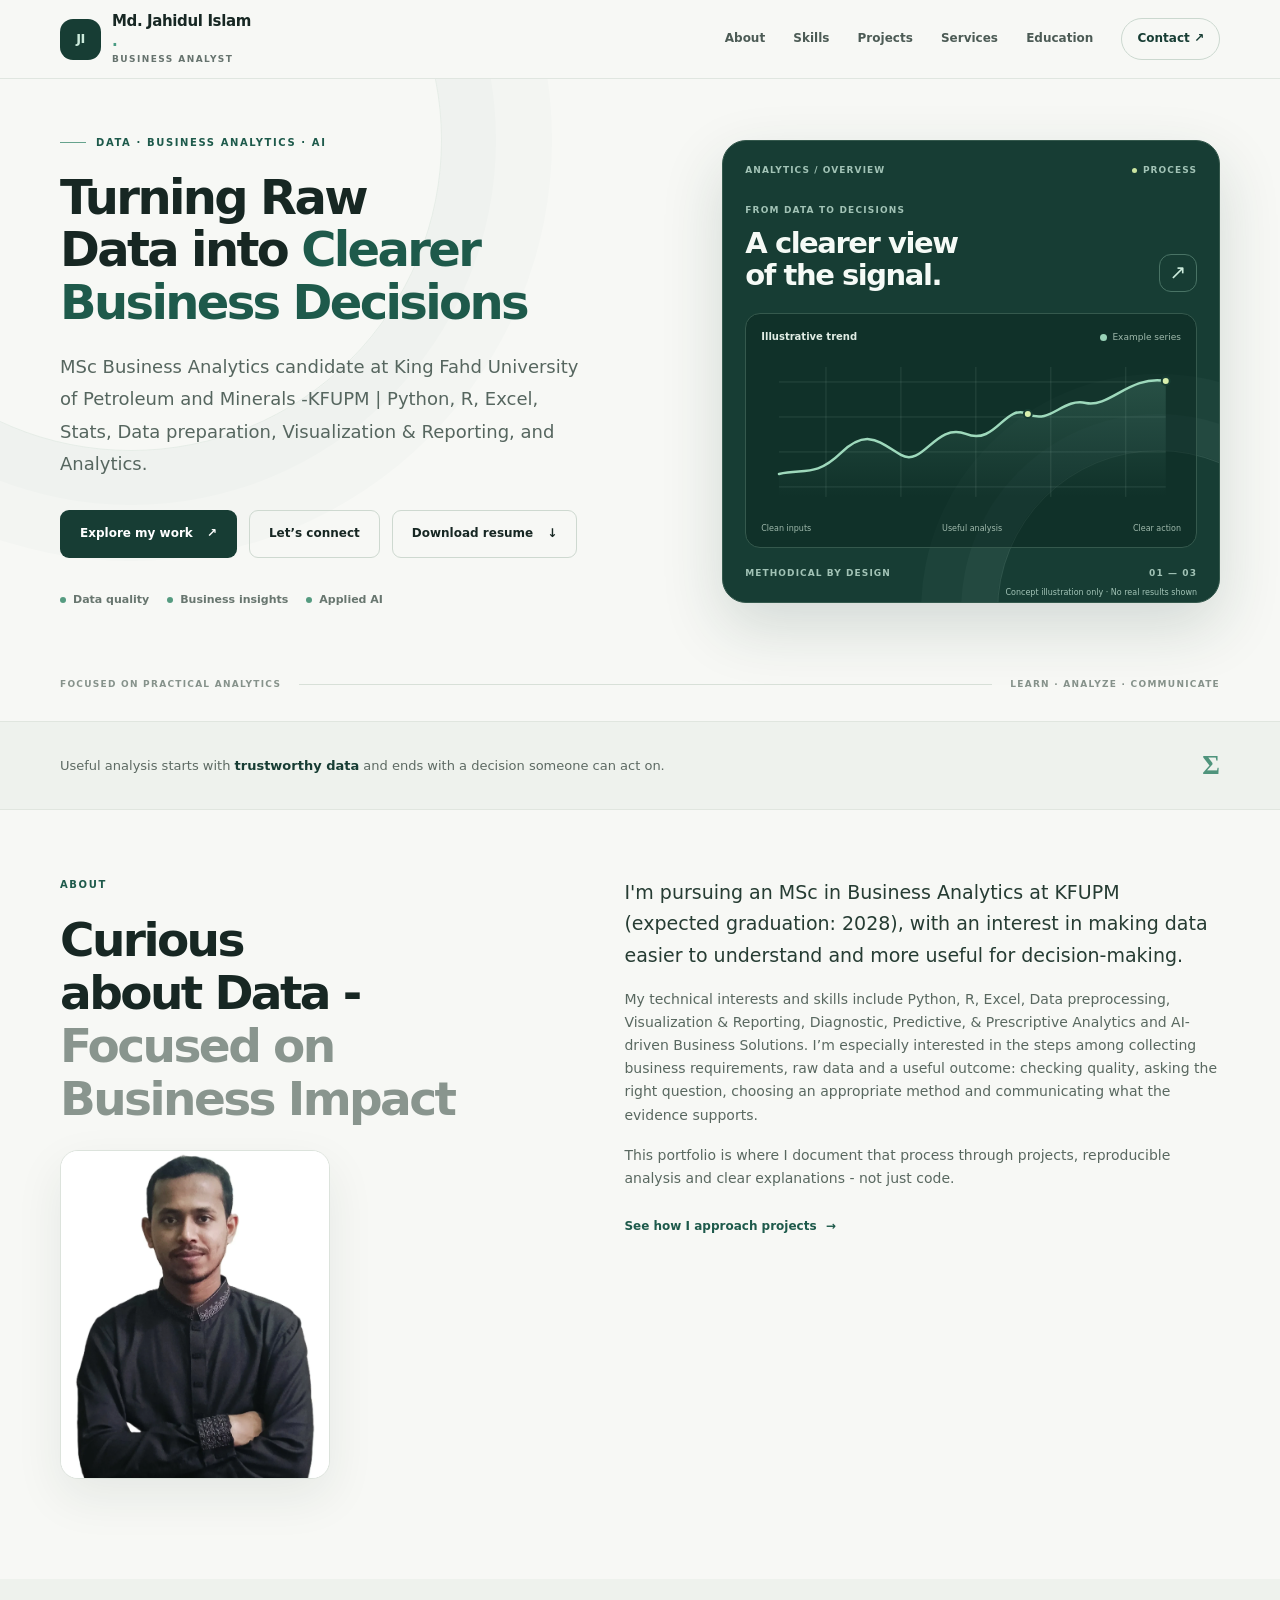
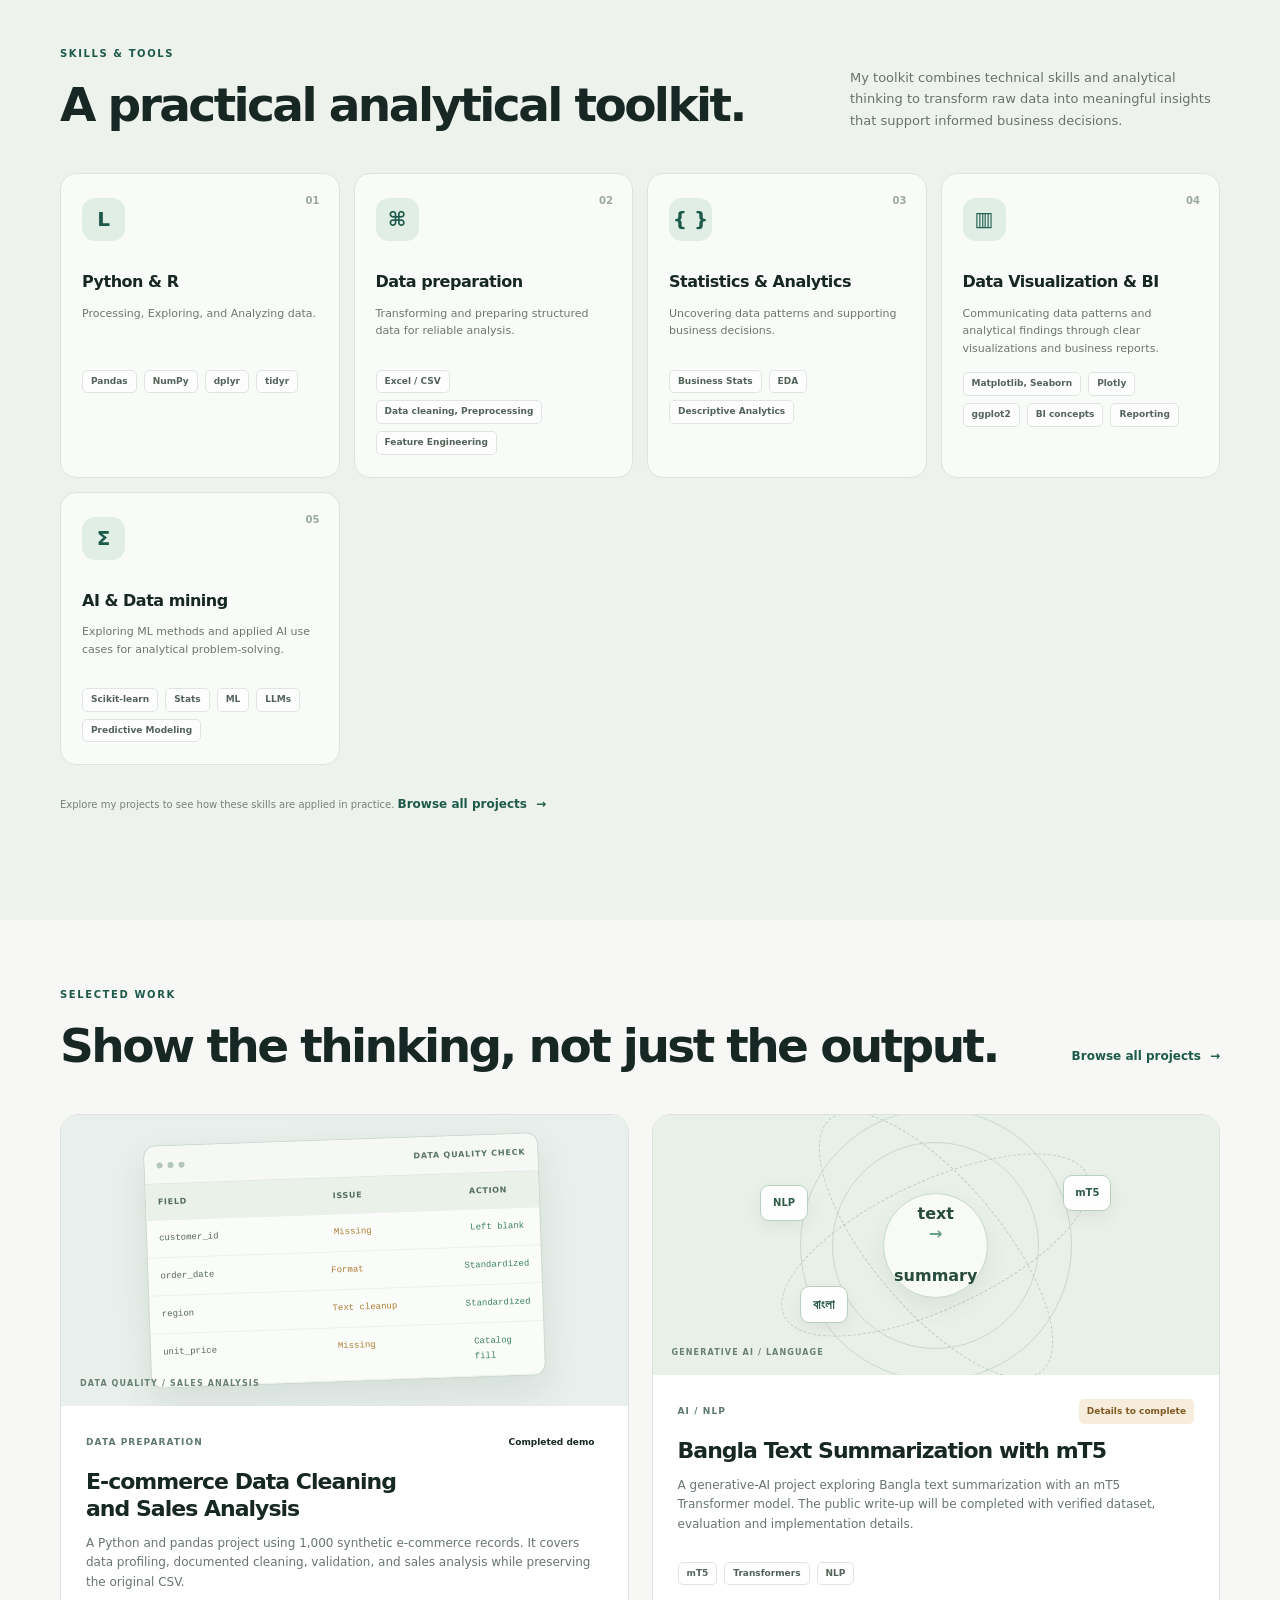
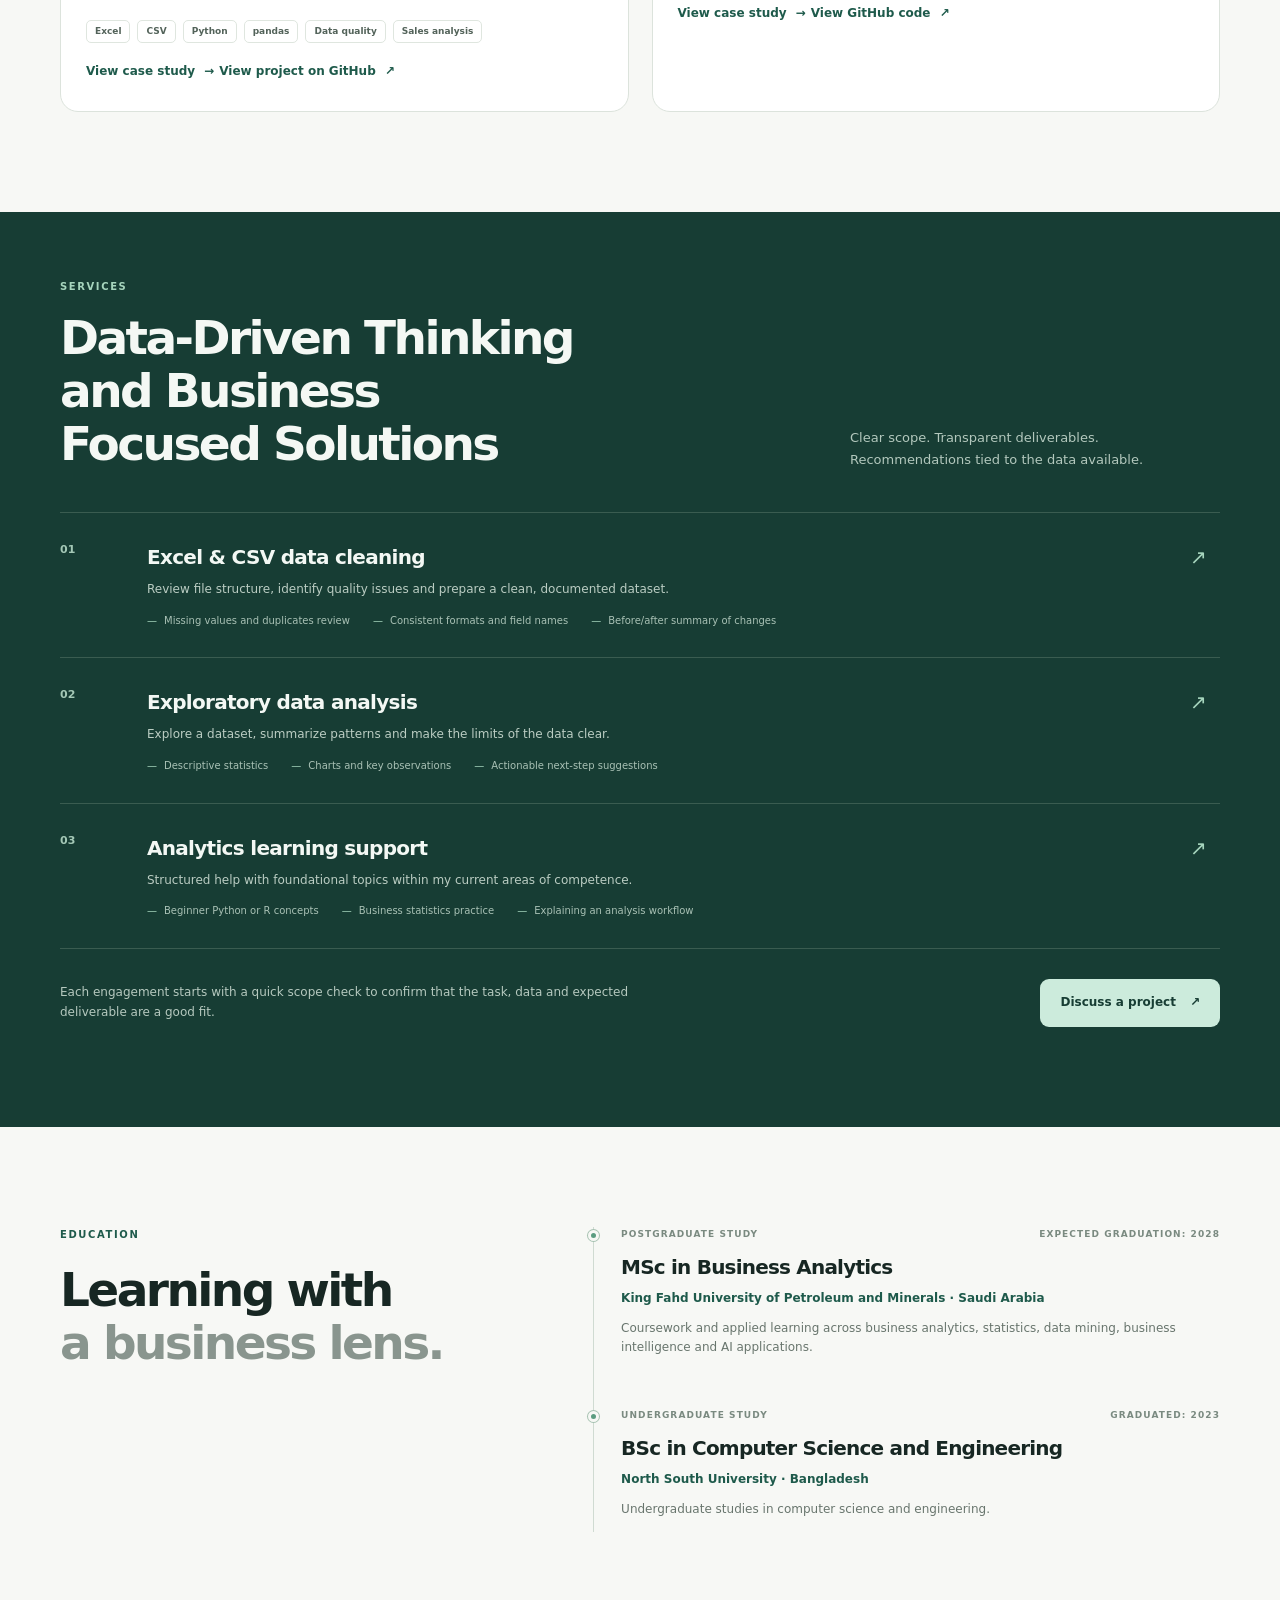
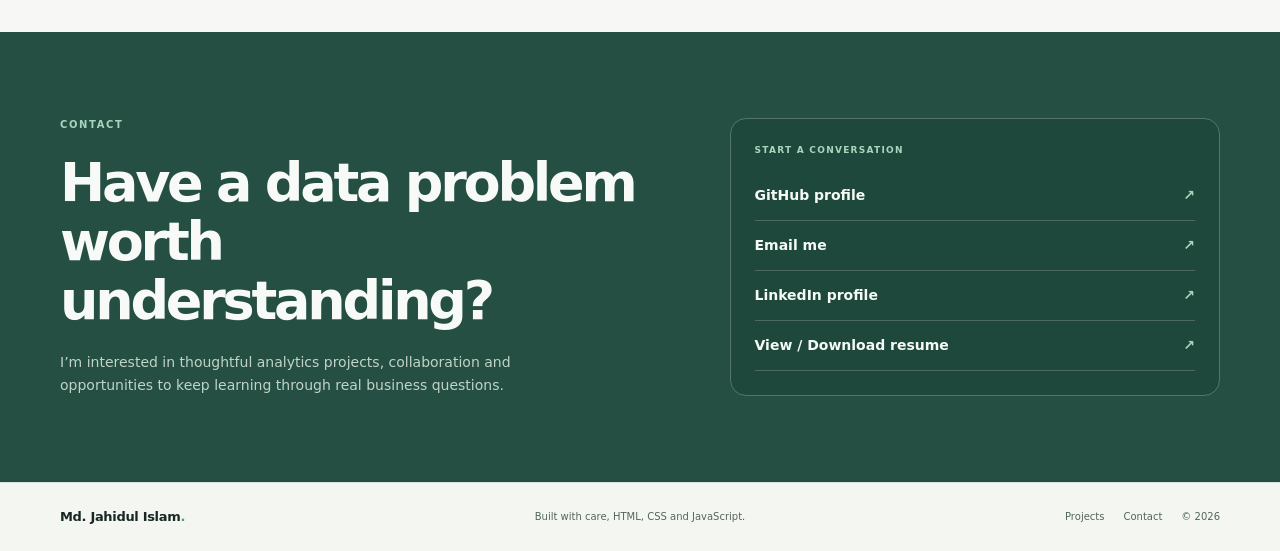
==== commit a3530dba: "Update E-commerce data cleaning and Sales analysis project" ====
--- a/index.html
+++ b/index.html
@@ -1,10 +1,12 @@
 <!doctype html>
 <html lang="en">
+
 <head>
   <meta charset="utf-8">
   <meta name="viewport" content="width=device-width, initial-scale=1">
   <meta name="theme-color" content="#f7f8f5">
-  <meta name="description" content="Md. Jahidul Islam's Business Analytics portfolio: data analysis, data preparation, business intelligence and AI/NLP projects.">
+  <meta name="description"
+    content="Md. Jahidul Islam's Business Analytics portfolio: data analysis, data preparation, business intelligence and AI/NLP projects.">
   <meta property="og:title" content="Md. Jahidul Islam | Business Analytics Portfolio">
   <meta property="og:description" content="Turning raw data into clearer analysis and practical business decisions.">
   <meta property="og:type" content="website">
@@ -15,6 +17,7 @@
   <link rel="stylesheet" href="assets/css/style.css">
   <script src="assets/js/main.js" defer></script>
 </head>
+
 <body>
   <a class="skip-link" href="#main">Skip to content</a>
   <header class="site-header">
@@ -43,11 +46,15 @@
         <div class="hero-copy">
           <p class="eyebrow"><span class="eyebrow-line"></span> DATA · BUSINESS ANALYTICS · AI</p>
           <h1>Turning Raw Data into <span class="text-accent">Clearer Business Decisions</span></h1>
-          <p class="hero-lede">MSc Business Analytics candidate at King Fahd University of Petroleum and Minerals -KFUPM | Python, R, Excel, Stats, Data preparation, Visualization & Reporting, and Analytics.</p>
+          <p class="hero-lede">MSc Business Analytics candidate at King Fahd University of Petroleum and Minerals -KFUPM
+            | Python, R, Excel, Stats, Data preparation, Visualization & Reporting, and Analytics.</p>
           <div class="hero-actions">
-            <a class="button button-primary" href="projects/index.html">Explore my work <span aria-hidden="true">↗</span></a>
+            <a class="button button-primary" href="projects/index.html">Explore my work <span
+                aria-hidden="true">↗</span></a>
             <a class="button button-secondary" href="#contact">Let’s connect</a>
-<a class="button button-secondary" href="assets/files/Md-Jahidul-Islam-Resume.pdf" download="Md-Jahidul-Islam-Resume.pdf" type="application/pdf">Download resume <span aria-hidden="true">↓</span></a>
+            <a class="button button-secondary" href="assets/files/Md-Jahidul-Islam-Resume.pdf"
+              download="Md-Jahidul-Islam-Resume.pdf" type="application/pdf">Download resume <span
+                aria-hidden="true">↓</span></a>
           </div>
           <div class="hero-proof" aria-label="Focus areas">
             <span><i class="status-dot" aria-hidden="true"></i> Data quality</span>
@@ -56,17 +63,38 @@
           </div>
         </div>
         <div class="hero-visual" aria-label="Illustrative data analysis graphic">
-          <div class="visual-topline"><span class="visual-label">ANALYTICS / OVERVIEW</span><span class="visual-live"><span></span> PROCESS</span></div>
-          <div class="visual-title-row"><div><p class="mini-label">FROM DATA TO DECISIONS</p><h2>A clearer view<br>of the signal.</h2></div><div class="visual-icon" aria-hidden="true">↗</div></div>
+          <div class="visual-topline"><span class="visual-label">ANALYTICS / OVERVIEW</span><span
+              class="visual-live"><span></span> PROCESS</span></div>
+          <div class="visual-title-row">
+            <div>
+              <p class="mini-label">FROM DATA TO DECISIONS</p>
+              <h2>A clearer view<br>of the signal.</h2>
+            </div>
+            <div class="visual-icon" aria-hidden="true">↗</div>
+          </div>
           <div class="chart-card">
-            <div class="chart-header"><span>Illustrative trend</span><span class="chart-legend"><i></i> Example series</span></div>
+            <div class="chart-header"><span>Illustrative trend</span><span class="chart-legend"><i></i> Example
+                series</span></div>
             <svg class="line-chart" viewBox="0 0 420 170" role="img" aria-labelledby="chart-title chart-desc">
-              <title id="chart-title">Illustrative upward-trending line</title><desc id="chart-desc">A conceptual chart used as decoration. It does not represent real project data.</desc>
-              <defs><linearGradient id="areaFade" x1="0" x2="0" y1="0" y2="1"><stop offset="0%" stop-color="#68a995" stop-opacity=".24"/><stop offset="100%" stop-color="#68a995" stop-opacity="0"/></linearGradient></defs>
-              <g class="chart-grid"><path d="M18 30H405M18 65H405M18 100H405M18 135H405"/><path d="M65 15V145M140 15V145M215 15V145M290 15V145M365 15V145"/></g>
-              <path class="chart-area" d="M18 122 C42 116 54 126 80 101 S118 90 140 103 S175 70 205 82 S244 51 267 62 S301 46 325 51 S369 23 405 29 L405 145 L18 145Z"/>
-              <path class="chart-line" d="M18 122 C42 116 54 126 80 101 S118 90 140 103 S175 70 205 82 S244 51 267 62 S301 46 325 51 S369 23 405 29"/>
-              <circle class="chart-point" cx="267" cy="62" r="4"/><circle class="chart-point" cx="405" cy="29" r="4"/>
+              <title id="chart-title">Illustrative upward-trending line</title>
+              <desc id="chart-desc">A conceptual chart used as decoration. It does not represent real project data.
+              </desc>
+              <defs>
+                <linearGradient id="areaFade" x1="0" x2="0" y1="0" y2="1">
+                  <stop offset="0%" stop-color="#68a995" stop-opacity=".24" />
+                  <stop offset="100%" stop-color="#68a995" stop-opacity="0" />
+                </linearGradient>
+              </defs>
+              <g class="chart-grid">
+                <path d="M18 30H405M18 65H405M18 100H405M18 135H405" />
+                <path d="M65 15V145M140 15V145M215 15V145M290 15V145M365 15V145" />
+              </g>
+              <path class="chart-area"
+                d="M18 122 C42 116 54 126 80 101 S118 90 140 103 S175 70 205 82 S244 51 267 62 S301 46 325 51 S369 23 405 29 L405 145 L18 145Z" />
+              <path class="chart-line"
+                d="M18 122 C42 116 54 126 80 101 S118 90 140 103 S175 70 205 82 S244 51 267 62 S301 46 325 51 S369 23 405 29" />
+              <circle class="chart-point" cx="267" cy="62" r="4" />
+              <circle class="chart-point" cx="405" cy="29" r="4" />
             </svg>
             <div class="chart-foot"><span>Clean inputs</span><span>Useful analysis</span><span>Clear action</span></div>
           </div>
@@ -74,11 +102,15 @@
           <p class="visual-disclaimer">Concept illustration only · No real results shown</p>
         </div>
       </div>
-      <div class="container hero-bottom"><span>FOCUSED ON PRACTICAL ANALYTICS</span><span class="hero-bottom-rule"></span><span>LEARN · ANALYZE · COMMUNICATE</span></div>
+      <div class="container hero-bottom"><span>FOCUSED ON PRACTICAL ANALYTICS</span><span
+          class="hero-bottom-rule"></span><span>LEARN · ANALYZE · COMMUNICATE</span></div>
     </section>
 
     <section class="intro-strip" aria-label="Professional focus">
-      <div class="container intro-strip-inner"><p>Useful analysis starts with <strong>trustworthy data</strong> and ends with a decision someone can act on.</p><span class="strip-mark" aria-hidden="true">Σ</span></div>
+      <div class="container intro-strip-inner">
+        <p>Useful analysis starts with <strong>trustworthy data</strong> and ends with a decision someone can act on.
+        </p><span class="strip-mark" aria-hidden="true">Σ</span>
+      </div>
     </section>
 
     <section class="section-pad" id="about">
@@ -87,38 +119,148 @@
           <p class="eyebrow">ABOUT</p>
           <h2>Curious about Data - <br><span class="text-muted">Focused on Business Impact</span></h2>
           <figure class="about-portrait">
-            <img src="assets/images/profile.webp" alt="Portrait of Md. Jahidul Islam" width="650" height="792" loading="lazy" decoding="async">
+            <img src="assets/images/profile.webp" alt="Portrait of Md. Jahidul Islam" width="650" height="792"
+              loading="lazy" decoding="async">
           </figure>
         </div>
-        <div class="section-body"><p class="body-lede">I'm pursuing an MSc in Business Analytics at KFUPM (expected graduation: 2028), with an interest in making data easier to understand and more useful for decision-making.</p><p>My technical interests and skills include Python, R, Excel, Data preprocessing, Visualization & Reporting, Diagnostic, Predictive, & Prescriptive Analytics and AI-driven Business Solutions. I’m especially interested in the steps among collecting business requirements, raw data and a useful outcome: checking quality, asking the right question, choosing an appropriate method and communicating what the evidence supports.</p><p>This portfolio is where I document that process through projects, reproducible analysis and clear explanations - not just code.</p><a class="text-link" href="projects/index.html">See how I approach projects <span aria-hidden="true">→</span></a></div>
+        <div class="section-body">
+          <p class="body-lede">I'm pursuing an MSc in Business Analytics at KFUPM (expected graduation: 2028), with an
+            interest in making data easier to understand and more useful for decision-making.</p>
+          <p>My technical interests and skills include Python, R, Excel, Data preprocessing, Visualization & Reporting,
+            Diagnostic, Predictive, & Prescriptive Analytics and AI-driven Business Solutions. I’m especially interested
+            in the steps among collecting business requirements, raw data and a useful outcome: checking quality, asking
+            the right question, choosing an appropriate method and communicating what the evidence supports.</p>
+          <p>This portfolio is where I document that process through projects, reproducible analysis and clear
+            explanations - not just code.</p><a class="text-link" href="projects/index.html">See how I approach projects
+            <span aria-hidden="true">→</span></a>
+        </div>
       </div>
     </section>
 
     <section class="section-pad section-tint" id="skills">
       <div class="container">
-        <div class="section-top"><div><p class="eyebrow">SKILLS & TOOLS</p><h2>A practical analytical toolkit.</h2></div><p class="section-intro">My toolkit combines technical skills and analytical thinking to transform raw data into meaningful insights that support informed business decisions.</p></div>
+        <div class="section-top">
+          <div>
+            <p class="eyebrow">SKILLS & TOOLS</p>
+            <h2>A practical analytical toolkit.</h2>
+          </div>
+          <p class="section-intro">My toolkit combines technical skills and analytical thinking to transform raw data
+            into meaningful insights that support informed business decisions.</p>
+        </div>
         <div class="skill-grid">
-          <article class="skill-card"><span class="skill-index">01</span><div class="skill-icon" aria-hidden="true">L</div><h3>Python & R</h3><p>Processing, Exploring, and Analyzing data.</p><div class="tag-list"><span>Pandas</span><span>NumPy</span><span>dplyr</span><span>tidyr</span></div></article>
-          <article class="skill-card"><span class="skill-index">02</span><div class="skill-icon" aria-hidden="true">⌘</div><h3>Data preparation</h3><p>Transforming and preparing structured data for reliable analysis.</p><div class="tag-list"><span>Excel / CSV</span><span>Data cleaning, Preprocessing</span><span>Feature Engineering</span></div></article>
-          <article class="skill-card"><span class="skill-index">03</span><div class="skill-icon" aria-hidden="true">{ }</div><h3>Statistics & Analytics</h3><p>Uncovering data patterns and supporting business decisions.</p><div class="tag-list"><span>Business Stats</span><span>EDA</span><span>Descriptive Analytics</span></div></article>
-          <article class="skill-card"><span class="skill-index">04</span><div class="skill-icon" aria-hidden="true">▥</div><h3>Data Visualization & BI</h3><p>Communicating data patterns and analytical findings through clear visualizations and business reports.</p><div class="tag-list"><span>Matplotlib, Seaborn</span><span>Plotly</span><span>ggplot2</span><span>BI concepts</span><span>Reporting</span></div></article>
-          <article class="skill-card"><span class="skill-index">05</span><div class="skill-icon" aria-hidden="true">Σ</div><h3>AI & Data mining</h3><p>Exploring ML methods and applied AI use cases for analytical problem-solving.</p><div class="tag-list"><span>Scikit-learn</span><span>Stats</span><span>ML</span><span>LLMs</span><span>Predictive Modeling</span></div></article>
-        </div>
-        <p class="small-note">Explore my projects to see how these skills are applied in practice. <a class="text-link section-top-link" href="projects/index.html">Browse all projects <span aria-hidden="true">→</span></a></p>
+          <article class="skill-card"><span class="skill-index">01</span>
+            <div class="skill-icon" aria-hidden="true">L</div>
+            <h3>Python & R</h3>
+            <p>Processing, Exploring, and Analyzing data.</p>
+            <div class="tag-list"><span>Pandas</span><span>NumPy</span><span>dplyr</span><span>tidyr</span></div>
+          </article>
+          <article class="skill-card"><span class="skill-index">02</span>
+            <div class="skill-icon" aria-hidden="true">⌘</div>
+            <h3>Data preparation</h3>
+            <p>Transforming and preparing structured data for reliable analysis.</p>
+            <div class="tag-list"><span>Excel / CSV</span><span>Data cleaning, Preprocessing</span><span>Feature
+                Engineering</span></div>
+          </article>
+          <article class="skill-card"><span class="skill-index">03</span>
+            <div class="skill-icon" aria-hidden="true">{ }</div>
+            <h3>Statistics & Analytics</h3>
+            <p>Uncovering data patterns and supporting business decisions.</p>
+            <div class="tag-list"><span>Business Stats</span><span>EDA</span><span>Descriptive Analytics</span></div>
+          </article>
+          <article class="skill-card"><span class="skill-index">04</span>
+            <div class="skill-icon" aria-hidden="true">▥</div>
+            <h3>Data Visualization & BI</h3>
+            <p>Communicating data patterns and analytical findings through clear visualizations and business reports.
+            </p>
+            <div class="tag-list"><span>Matplotlib, Seaborn</span><span>Plotly</span><span>ggplot2</span><span>BI
+                concepts</span><span>Reporting</span></div>
+          </article>
+          <article class="skill-card"><span class="skill-index">05</span>
+            <div class="skill-icon" aria-hidden="true">Σ</div>
+            <h3>AI & Data mining</h3>
+            <p>Exploring ML methods and applied AI use cases for analytical problem-solving.</p>
+            <div class="tag-list">
+              <span>Scikit-learn</span><span>Stats</span><span>ML</span><span>LLMs</span><span>Predictive
+                Modeling</span>
+            </div>
+          </article>
+        </div>
+        <p class="small-note">Explore my projects to see how these skills are applied in practice. <a
+            class="text-link section-top-link" href="projects/index.html">Browse all projects <span
+              aria-hidden="true">→</span></a></p>
       </div>
     </section>
 
     <section class="section-pad" id="featured-work">
       <div class="container">
-        <div class="section-top"><div><p class="eyebrow">SELECTED WORK</p><h2>Show the thinking, not just the output.</h2></div><a class="text-link section-top-link" href="projects/index.html">Browse all projects <span aria-hidden="true">→</span></a></div>
+        <div class="section-top">
+          <div>
+            <p class="eyebrow">SELECTED WORK</p>
+            <h2>Show the thinking, not just the output.</h2>
+          </div><a class="text-link section-top-link" href="projects/index.html">Browse all projects <span
+              aria-hidden="true">→</span></a>
+        </div>
         <div class="project-grid">
           <article class="project-card project-featured">
-            <a class="project-art project-art-nlp" href="projects/bangla-text-summarization.html" aria-label="Read the Bangla text summarization case study"><div class="art-orbit orbit-one"></div><div class="art-orbit orbit-two"></div><div class="art-node node-one">NLP</div><div class="art-node node-two">mT5</div><div class="art-node node-three">বাংলা</div><div class="art-center">text<br><span>→</span><br>summary</div><span class="art-caption">GENERATIVE AI / LANGUAGE</span></a>
-            <div class="project-card-body"><div class="project-meta"><span class="project-type">AI / NLP</span><span class="project-status status-review">Details to complete</span></div><h3><a href="projects/bangla-text-summarization.html">Bangla Text Summarization with mT5</a></h3><p>A generative-AI project exploring Bangla text summarization with an mT5 Transformer model. The public write-up will be completed with verified dataset, evaluation and implementation details.</p><div class="tag-list"><span>mT5</span><span>Transformers</span><span>NLP</span></div><a class="text-link" href="projects/bangla-text-summarization.html">View case study <span aria-hidden="true">→</span></a> <a class="text-link" href="https://github.com/mjahid183e/Bangla-Text-summarization-Model" target="_blank" rel="noopener noreferrer" aria-label="View Bangla Text Summarization source code on GitHub">View GitHub code <span aria-hidden="true">↗</span></a></div>
+            <a class="project-art project-art-data" href="projects/excel-csv-data-cleaning.html"
+              aria-label="Open the e-commerce data cleaning and sales analysis case study">
+              <div class="sheet-window">
+                <div class="sheet-head"><span></span><span></span><span></span><i>DATA QUALITY CHECK</i></div>
+                <div class="sheet-row sheet-row-head"><span>FIELD</span><span>ISSUE</span><span>ACTION</span></div>
+                <div class="sheet-row"><span>customer_id</span><span class="issue">Missing</span><span
+                    class="ok">Left blank</span></div>
+                <div class="sheet-row"><span>order_date</span><span class="issue">Format</span><span
+                    class="ok">Standardized</span></div>
+                <div class="sheet-row"><span>region</span><span class="issue">Text cleanup</span><span
+                    class="ok">Standardized</span></div>
+                <div class="sheet-row"><span>unit_price</span><span class="issue">Missing</span><span class="ok">Catalog
+                    fill</span></div>
+              </div>
+              <span class="art-caption">DATA QUALITY / SALES ANALYSIS</span>
+            </a>
+            <div class="project-card-body">
+              <div class="project-meta">
+                <span class="project-type">DATA PREPARATION</span>
+                <span class="project-status">Completed demo</span>
+              </div>
+              <h3>
+                <a href="projects/excel-csv-data-cleaning.html">E-commerce Data Cleaning and Sales Analysis</a>
+              </h3>
+              <p>A Python and pandas project using 1,000 synthetic e-commerce records. It covers data profiling,
+                documented
+                cleaning, validation, and sales analysis while preserving the original CSV.</p>
+              <div class="tag-list"><span>Excel</span><span>CSV</span><span>Python</span><span>pandas</span><span>Data quality</span><span>Sales analysis</span>
+              </div>
+              <a class="text-link" href="projects/excel-csv-data-cleaning.html">View case study
+                <span aria-hidden="true">→</span></a>
+              <a class="text-link" href="https://github.com/mjahid183e/ecommerce-data-cleaning-demo" target="_blank"
+                rel="noopener noreferrer">View project on GitHub
+                <span aria-hidden="true">↗</span></a>
+            </div>
           </article>
           <article class="project-card">
-            <a class="project-art project-art-data" href="projects/excel-csv-data-cleaning.html" aria-label="Read the Excel and CSV data cleaning project plan"><div class="sheet-window"><div class="sheet-head"><span></span><span></span><span></span><i>DATA QUALITY CHECK</i></div><div class="sheet-row sheet-row-head"><span>FIELD</span><span>ISSUE</span><span>CHECK</span></div><div class="sheet-row"><span>customer_id</span><span class="issue">Missing</span><span class="checkmark">○</span></div><div class="sheet-row"><span>order_date</span><span class="issue">Format</span><span class="checkmark">○</span></div><div class="sheet-row"><span>region</span><span class="ok">Consistent</span><span class="checkmark">✓</span></div><div class="sheet-row"><span>revenue</span><span class="issue">Duplicate</span><span class="checkmark">○</span></div></div><span class="art-caption">DATA QUALITY / WORKFLOW</span></a>
-            <div class="project-card-body"><div class="project-meta"><span class="project-type">DATA PREPARATION</span><span class="project-status status-progress">In progress</span></div><h3><a href="projects/excel-csv-data-cleaning.html">Excel & CSV Data Quality Workflow</a></h3><p>A planned reproducible demonstration of data profiling, missing-value checks, duplicate handling and validation before analysis. Not yet presented as a completed result.</p><div class="tag-list"><span>Excel</span><span>CSV</span><span>Python</span></div><a class="text-link" href="projects/excel-csv-data-cleaning.html">View project plan <span aria-hidden="true">→</span></a></div>
+            <a class="project-art project-art-nlp" href="projects/bangla-text-summarization.html"
+              aria-label="Read the Bangla text summarization case study">
+              <div class="art-orbit orbit-one"></div>
+              <div class="art-orbit orbit-two"></div>
+              <div class="art-node node-one">NLP</div>
+              <div class="art-node node-two">mT5</div>
+              <div class="art-node node-three">বাংলা</div>
+              <div class="art-center">text<br><span>→</span><br>summary</div><span class="art-caption">GENERATIVE AI /
+                LANGUAGE</span>
+            </a>
+            <div class="project-card-body">
+              <div class="project-meta"><span class="project-type">AI / NLP</span><span
+                  class="project-status status-review">Details to complete</span></div>
+              <h3><a href="projects/bangla-text-summarization.html">Bangla Text Summarization with mT5</a></h3>
+              <p>A generative-AI project exploring Bangla text summarization with an mT5 Transformer model. The public
+                write-up will be completed with verified dataset, evaluation and implementation details.</p>
+              <div class="tag-list"><span>mT5</span><span>Transformers</span><span>NLP</span></div><a class="text-link"
+                href="projects/bangla-text-summarization.html">View case study <span aria-hidden="true">→</span></a> <a
+                class="text-link" href="https://github.com/mjahid183e/Bangla-Text-summarization-Model" target="_blank"
+                rel="noopener noreferrer" aria-label="View Bangla Text Summarization source code on GitHub">View GitHub
+                code <span aria-hidden="true">↗</span></a>
+            </div>
           </article>
         </div>
       </div>
@@ -126,21 +268,72 @@
 
     <section class="section-pad section-dark" id="services">
       <div class="container">
-        <div class="section-top section-top-dark"><div><p class="eyebrow eyebrow-light">SERVICES</p><h2>Data-Driven Thinking and Business Focused Solutions</h2></div><p class="section-intro">Clear scope. Transparent deliverables. Recommendations tied to the data available.</p></div>
+        <div class="section-top section-top-dark">
+          <div>
+            <p class="eyebrow eyebrow-light">SERVICES</p>
+            <h2>Data-Driven Thinking and Business Focused Solutions</h2>
+          </div>
+          <p class="section-intro">Clear scope. Transparent deliverables. Recommendations tied to the data available.
+          </p>
+        </div>
         <div class="service-grid">
-          <article class="service-card"><span class="service-number">01</span><div><h3>Excel & CSV data cleaning</h3><p>Review file structure, identify quality issues and prepare a clean, documented dataset.</p><ul><li>Missing values and duplicates review</li><li>Consistent formats and field names</li><li>Before/after summary of changes</li></ul></div><span class="service-arrow" aria-hidden="true">↗</span></article>
-          <article class="service-card"><span class="service-number">02</span><div><h3>Exploratory data analysis</h3><p>Explore a dataset, summarize patterns and make the limits of the data clear.</p><ul><li>Descriptive statistics</li><li>Charts and key observations</li><li>Actionable next-step suggestions</li></ul></div><span class="service-arrow" aria-hidden="true">↗</span></article>
-          <article class="service-card"><span class="service-number">03</span><div><h3>Analytics learning support</h3><p>Structured help with foundational topics within my current areas of competence.</p><ul><li>Beginner Python or R concepts</li><li>Business statistics practice</li><li>Explaining an analysis workflow</li></ul></div><span class="service-arrow" aria-hidden="true">↗</span></article>
-        </div>
-        <div class="service-foot"><p>Each engagement starts with a quick scope check to confirm that the task, data and expected deliverable are a good fit.</p><a class="button button-light" href="#contact">Discuss a project <span aria-hidden="true">↗</span></a></div>
+          <article class="service-card"><span class="service-number">01</span>
+            <div>
+              <h3>Excel & CSV data cleaning</h3>
+              <p>Review file structure, identify quality issues and prepare a clean, documented dataset.</p>
+              <ul>
+                <li>Missing values and duplicates review</li>
+                <li>Consistent formats and field names</li>
+                <li>Before/after summary of changes</li>
+              </ul>
+            </div><span class="service-arrow" aria-hidden="true">↗</span>
+          </article>
+          <article class="service-card"><span class="service-number">02</span>
+            <div>
+              <h3>Exploratory data analysis</h3>
+              <p>Explore a dataset, summarize patterns and make the limits of the data clear.</p>
+              <ul>
+                <li>Descriptive statistics</li>
+                <li>Charts and key observations</li>
+                <li>Actionable next-step suggestions</li>
+              </ul>
+            </div><span class="service-arrow" aria-hidden="true">↗</span>
+          </article>
+          <article class="service-card"><span class="service-number">03</span>
+            <div>
+              <h3>Analytics learning support</h3>
+              <p>Structured help with foundational topics within my current areas of competence.</p>
+              <ul>
+                <li>Beginner Python or R concepts</li>
+                <li>Business statistics practice</li>
+                <li>Explaining an analysis workflow</li>
+              </ul>
+            </div><span class="service-arrow" aria-hidden="true">↗</span>
+          </article>
+        </div>
+        <div class="service-foot">
+          <p>Each engagement starts with a quick scope check to confirm that the task, data and expected deliverable are
+            a good fit.</p><a class="button button-light" href="#contact">Discuss a project <span
+              aria-hidden="true">↗</span></a>
+        </div>
       </div>
     </section>
 
     <section class="section-pad" id="education">
       <div class="container two-column education-layout">
-        <div class="section-heading"><p class="eyebrow">EDUCATION</p><h2>Learning with<br><span class="text-muted">a business lens.</span></h2></div>
+        <div class="section-heading">
+          <p class="eyebrow">EDUCATION</p>
+          <h2>Learning with<br><span class="text-muted">a business lens.</span></h2>
+        </div>
         <div class="timeline">
-          <article class="timeline-item"><span class="timeline-marker"></span><div class="timeline-meta"><span>POSTGRADUATE STUDY</span><span>EXPECTED GRADUATION: 2028</span></div><h3>MSc in Business Analytics</h3><p class="timeline-org">King Fahd University of Petroleum and Minerals <span aria-hidden="true">·</span> Saudi Arabia</p><p>Coursework and applied learning across business analytics, statistics, data mining, business intelligence and AI applications.</p></article>
+          <article class="timeline-item"><span class="timeline-marker"></span>
+            <div class="timeline-meta"><span>POSTGRADUATE STUDY</span><span>EXPECTED GRADUATION: 2028</span></div>
+            <h3>MSc in Business Analytics</h3>
+            <p class="timeline-org">King Fahd University of Petroleum and Minerals <span aria-hidden="true">·</span>
+              Saudi Arabia</p>
+            <p>Coursework and applied learning across business analytics, statistics, data mining, business intelligence
+              and AI applications.</p>
+          </article>
           <article class="timeline-item">
             <span class="timeline-marker"></span>
             <div class="timeline-meta"><span>UNDERGRADUATE STUDY</span><span>GRADUATED: 2023</span></div>
@@ -153,16 +346,38 @@
     </section>
 
     <section class="contact-section" id="contact">
-      <div class="container contact-grid"><div><p class="eyebrow eyebrow-light">CONTACT</p><h2>Have a data problem<br>worth understanding?</h2><p class="contact-lede">I’m interested in thoughtful analytics projects, collaboration and opportunities to keep learning through real business questions.</p></div><div class="contact-panel">
+      <div class="container contact-grid">
+        <div>
+          <p class="eyebrow eyebrow-light">CONTACT</p>
+          <h2>Have a data problem<br>worth understanding?</h2>
+          <p class="contact-lede">I’m interested in thoughtful analytics projects, collaboration and opportunities to
+            keep learning through real business questions.</p>
+        </div>
+        <div class="contact-panel">
           <span class="contact-panel-label">START A CONVERSATION</span>
-          <a class="contact-link" href="https://github.com/mjahid183e" target="_blank" rel="noopener noreferrer">GitHub profile <span aria-hidden="true">↗</span></a>
-          <a class="contact-link" href="https://mail.google.com/mail/?view=cm&amp;fs=1&amp;to=mjahid183.e%40gmail.com" target="_blank" rel="noopener noreferrer" aria-label="Email me using Gmail (opens Gmail compose in a new tab)">Email me <span aria-hidden="true">↗</span></a>
-          <a class="contact-link" href="https://www.linkedin.com/in/mjahidulislam01" target="_blank" rel="noopener noreferrer">LinkedIn profile <span aria-hidden="true">↗</span></a>
-          <a class="contact-link" href="assets/files/Md-Jahidul-Islam-Resume.pdf" target="_blank" rel="noopener noreferrer" type="application/pdf">View / Download resume <span aria-hidden="true">↗</span></a>
-        </div></div>
+          <a class="contact-link" href="https://github.com/mjahid183e" target="_blank" rel="noopener noreferrer">GitHub
+            profile <span aria-hidden="true">↗</span></a>
+          <a class="contact-link" href="https://mail.google.com/mail/?view=cm&amp;fs=1&amp;to=mjahid183.e%40gmail.com"
+            target="_blank" rel="noopener noreferrer"
+            aria-label="Email me using Gmail (opens Gmail compose in a new tab)">Email me <span
+              aria-hidden="true">↗</span></a>
+          <a class="contact-link" href="https://www.linkedin.com/in/mjahidulislam01" target="_blank"
+            rel="noopener noreferrer">LinkedIn profile <span aria-hidden="true">↗</span></a>
+          <a class="contact-link" href="assets/files/Md-Jahidul-Islam-Resume.pdf" target="_blank"
+            rel="noopener noreferrer" type="application/pdf">View / Download resume <span
+              aria-hidden="true">↗</span></a>
+        </div>
+      </div>
     </section>
   </main>
 
-  <footer class="site-footer"><div class="container footer-inner"><a class="footer-brand" href="index.html">Md. Jahidul Islam<span>.</span></a><p>Built with care, HTML, CSS and JavaScript.</p><div class="footer-right"><a href="projects/index.html">Projects</a><a href="#contact">Contact</a><span>© <span data-year>2026</span></span></div></div></footer>
+  <footer class="site-footer">
+    <div class="container footer-inner"><a class="footer-brand" href="index.html">Md. Jahidul Islam<span>.</span></a>
+      <p>Built with care, HTML, CSS and JavaScript.</p>
+      <div class="footer-right"><a href="projects/index.html">Projects</a><a href="#contact">Contact</a><span>© <span
+            data-year>2026</span></span></div>
+    </div>
+  </footer>
 </body>
-</html>
+
+</html>
--- a/assets/css/style.css
+++ b/assets/css/style.css
@@ -449,3 +449,72 @@
 @media (max-width: 480px) {
   .projects-index .project-grid-list .project-card { min-height: 525px; }
 }
+
+.status-banner {
+    align-items: center;
+}
+
+.status-banner-icon {
+    display: inline-flex;
+    align-items: center;
+    justify-content: center;
+    line-height: 1;
+}
+
+.status-banner-icon svg {
+    display: block;
+    width: 1.25rem;
+    height: 1.25rem;
+    fill: none;
+    stroke: currentColor;
+    stroke-width: 2;
+    stroke-linecap: round;
+    stroke-linejoin: round;
+}
+
+.status-banner p {
+    margin: 0;
+}
+
+.data-workflow {
+    display: grid;
+    grid-template-columns: minmax(0, 1fr) 2rem minmax(0, 1fr) 2rem minmax(0, 1fr) 2rem minmax(0, 1fr);
+    align-items: center;
+    column-gap: 0;
+}
+
+.data-workflow > div {
+    min-width: 0;
+    display: flex;
+    flex-direction: column;
+    align-items: center;
+    text-align: center;
+}
+
+.data-workflow > i {
+    width: 2rem;
+    display: grid;
+    place-items: center;
+    justify-self: center;
+    padding: 0;
+    background: transparent;
+}
+
+.data-workflow > i:hover {
+    background: transparent;
+}
+
+@media (max-width: 850px) {
+    .data-workflow {
+        grid-template-columns: 1fr;
+        row-gap: 0.65rem;
+    }
+
+    .data-workflow > i {
+        display: none;
+    }
+}
+
+.case-details-section {
+    padding-bottom: 2.5rem;
+}
